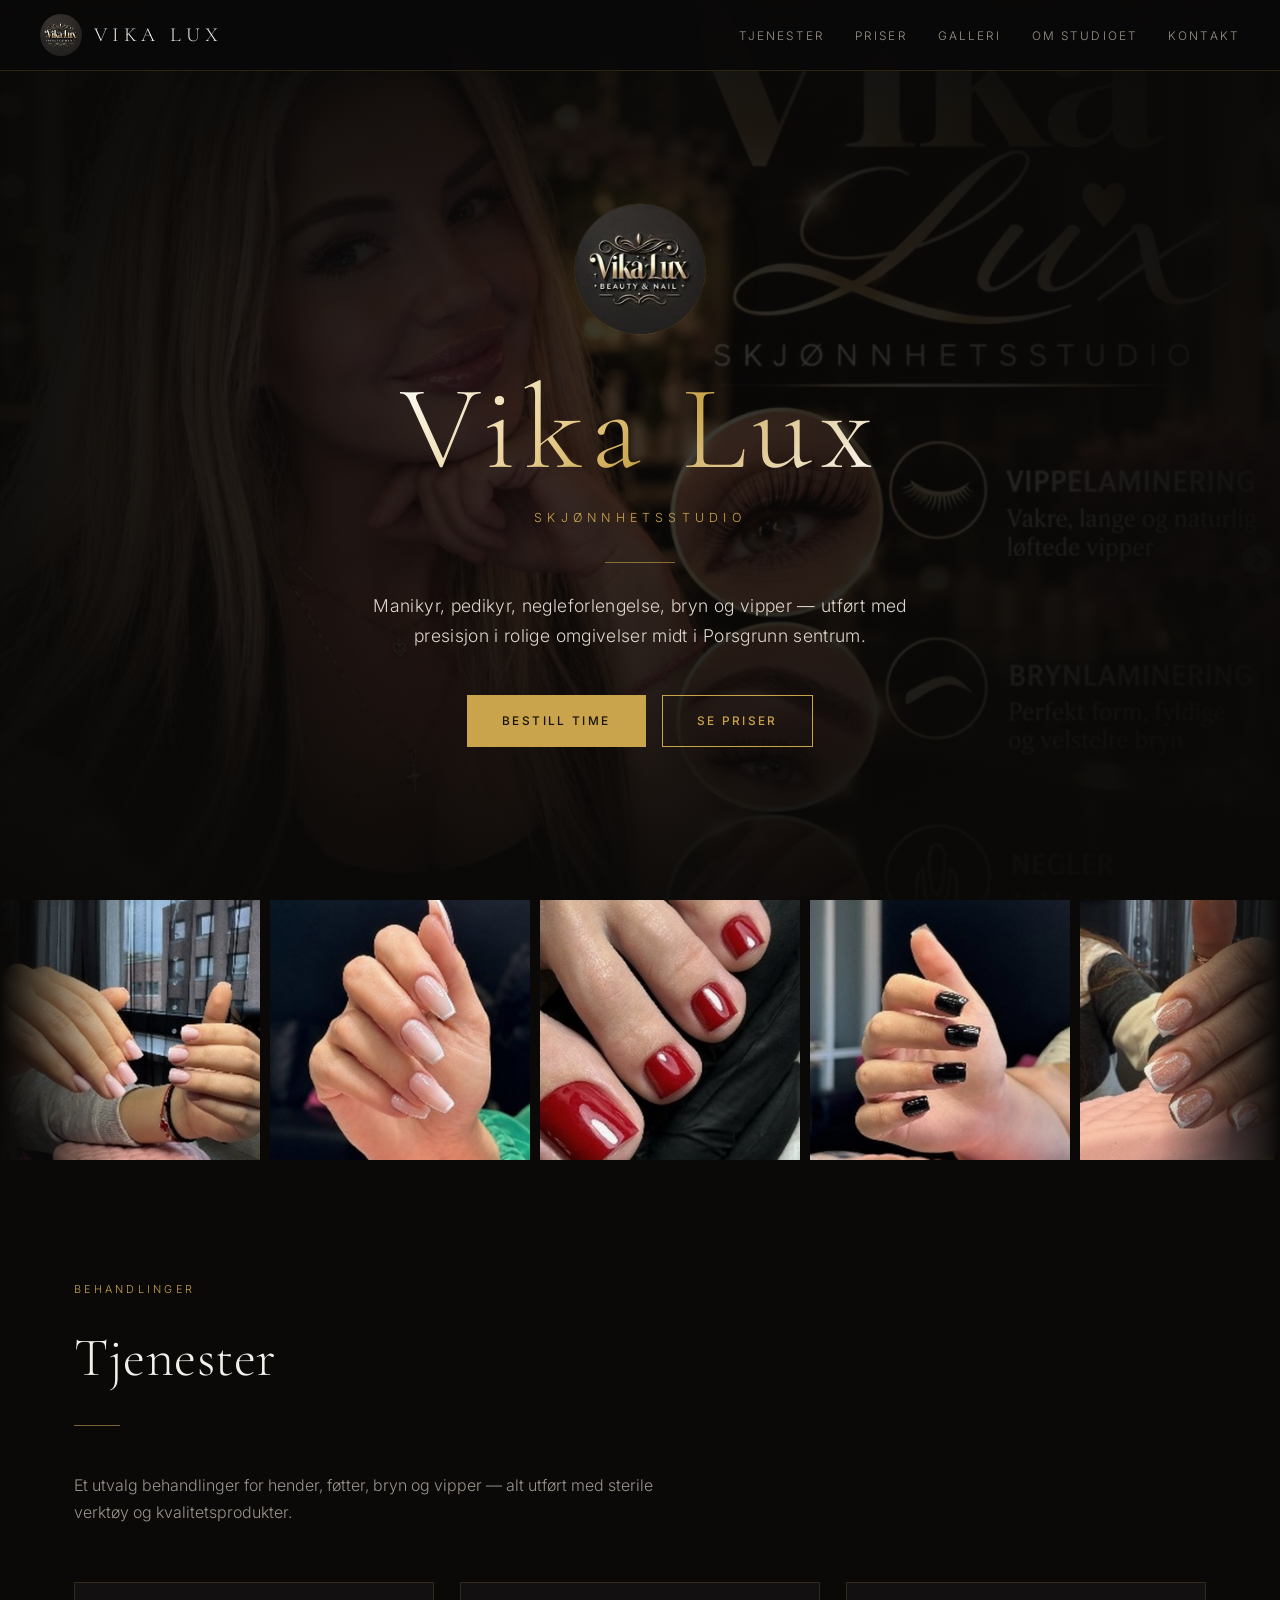
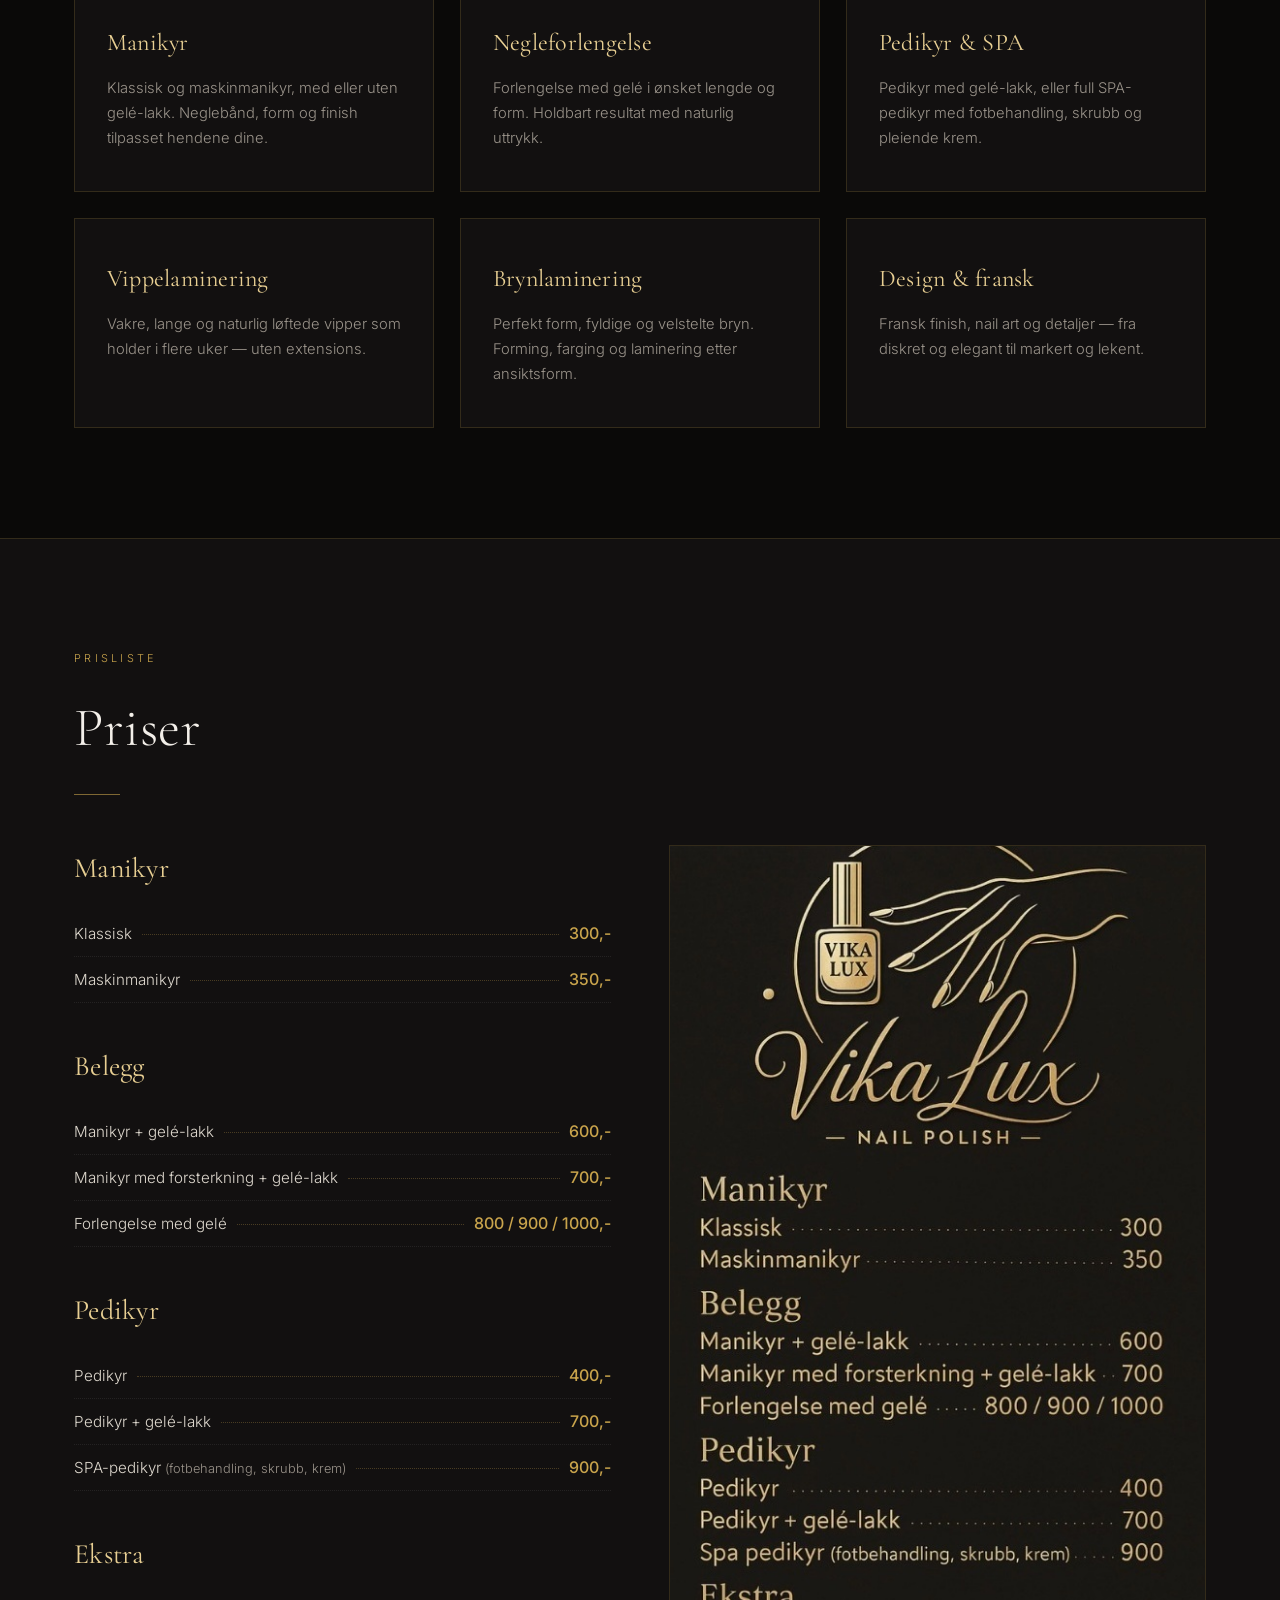
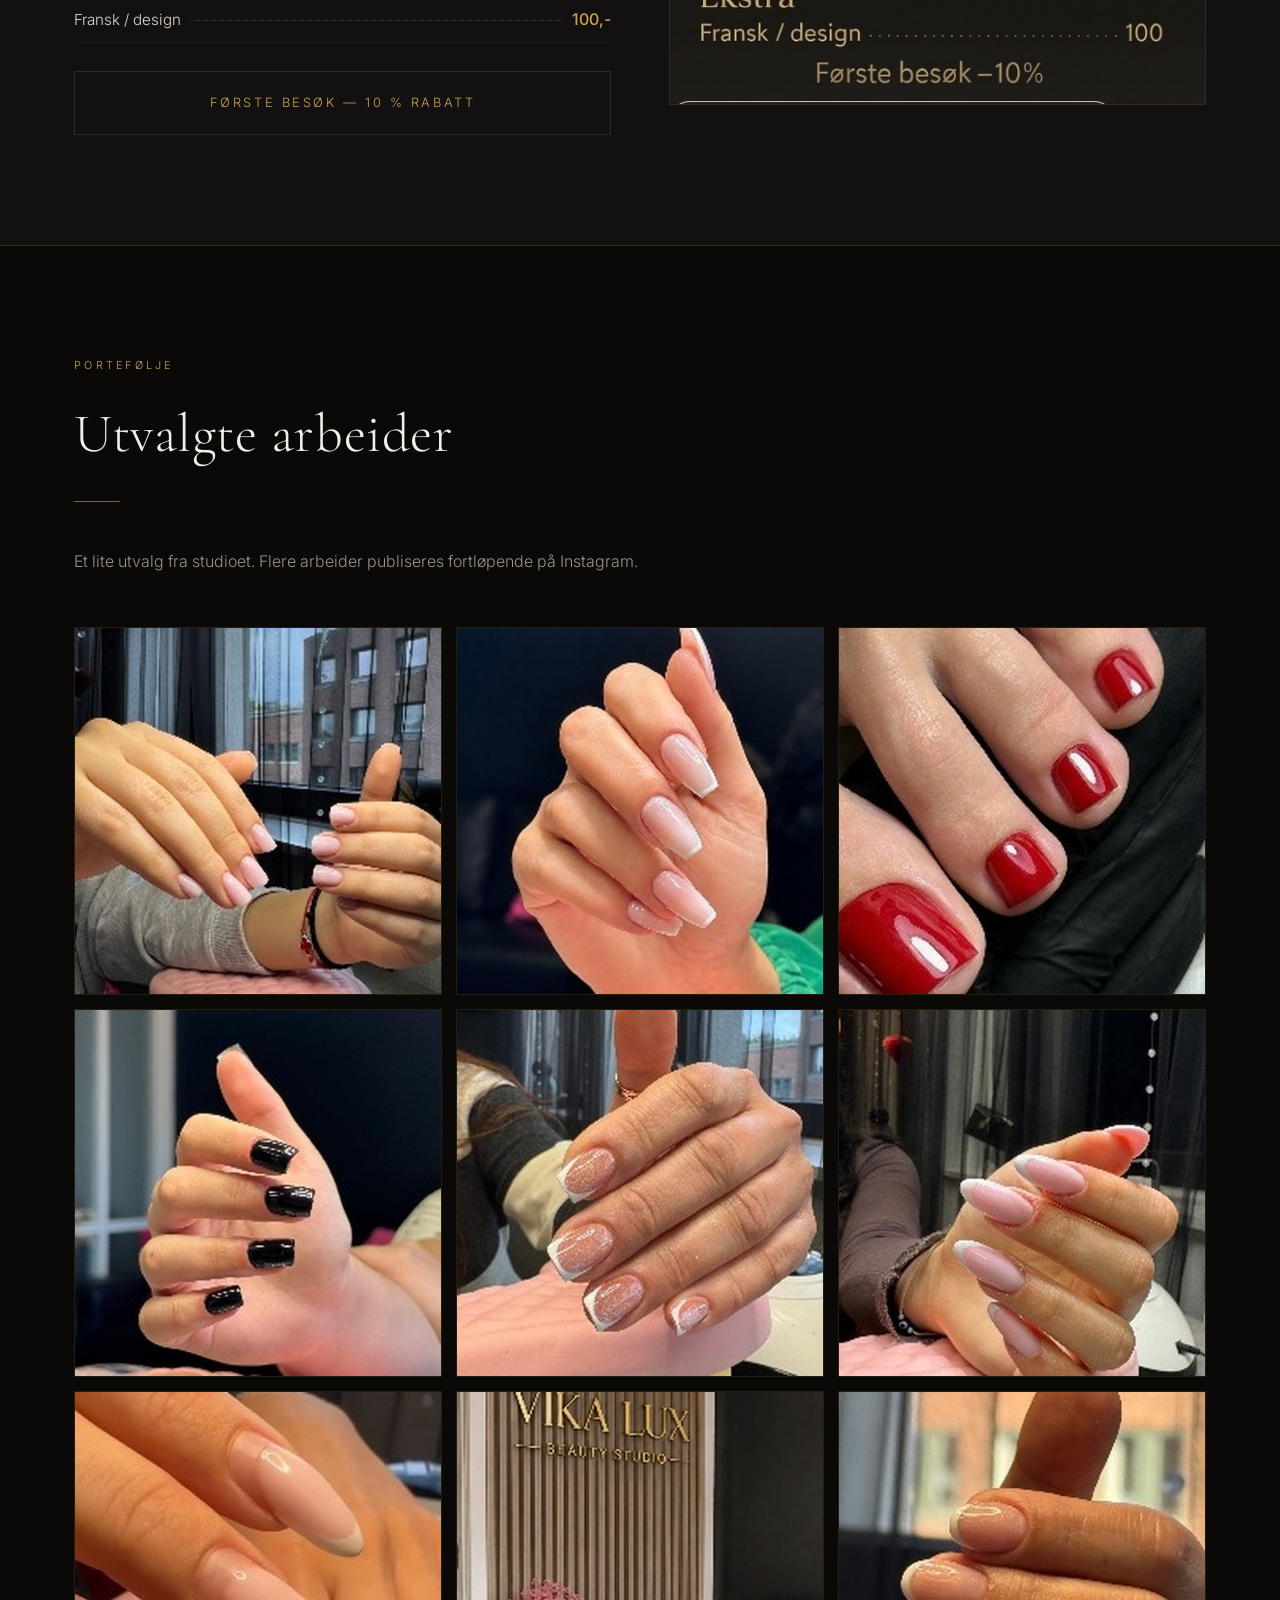
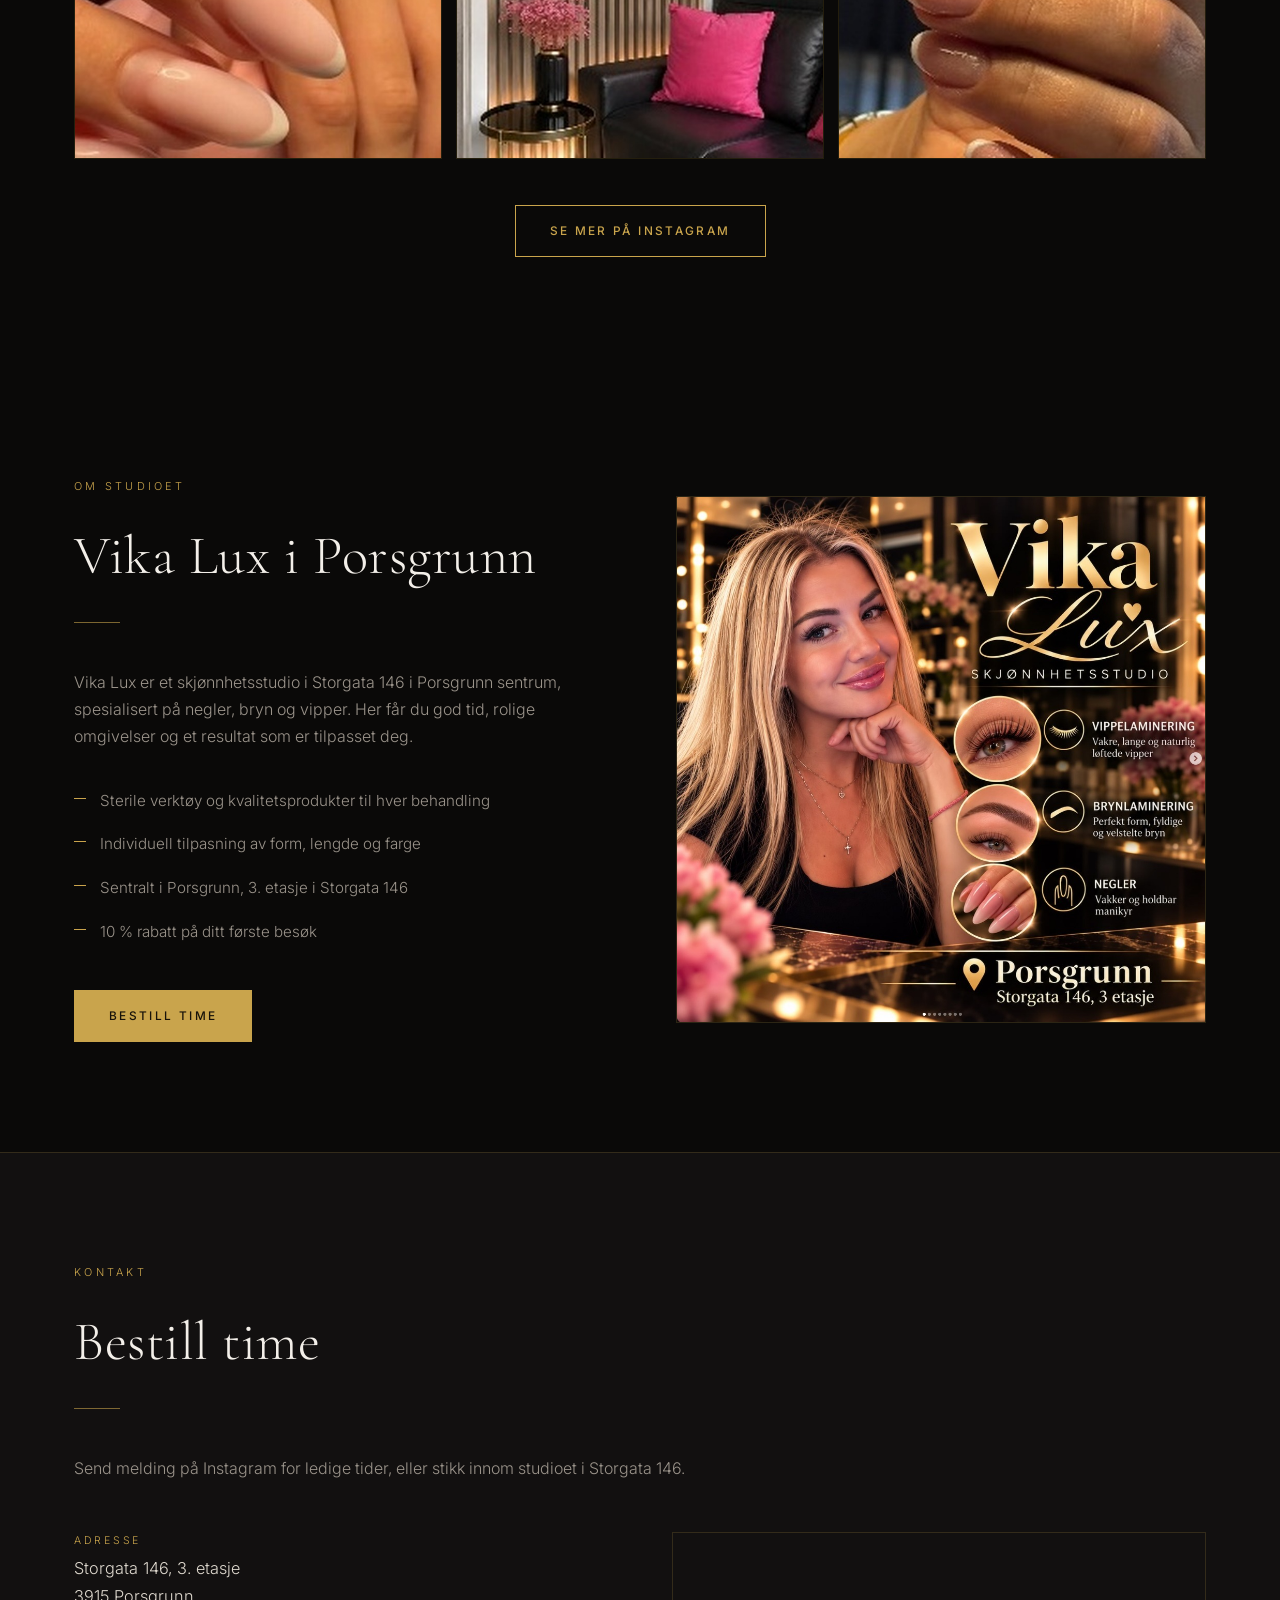
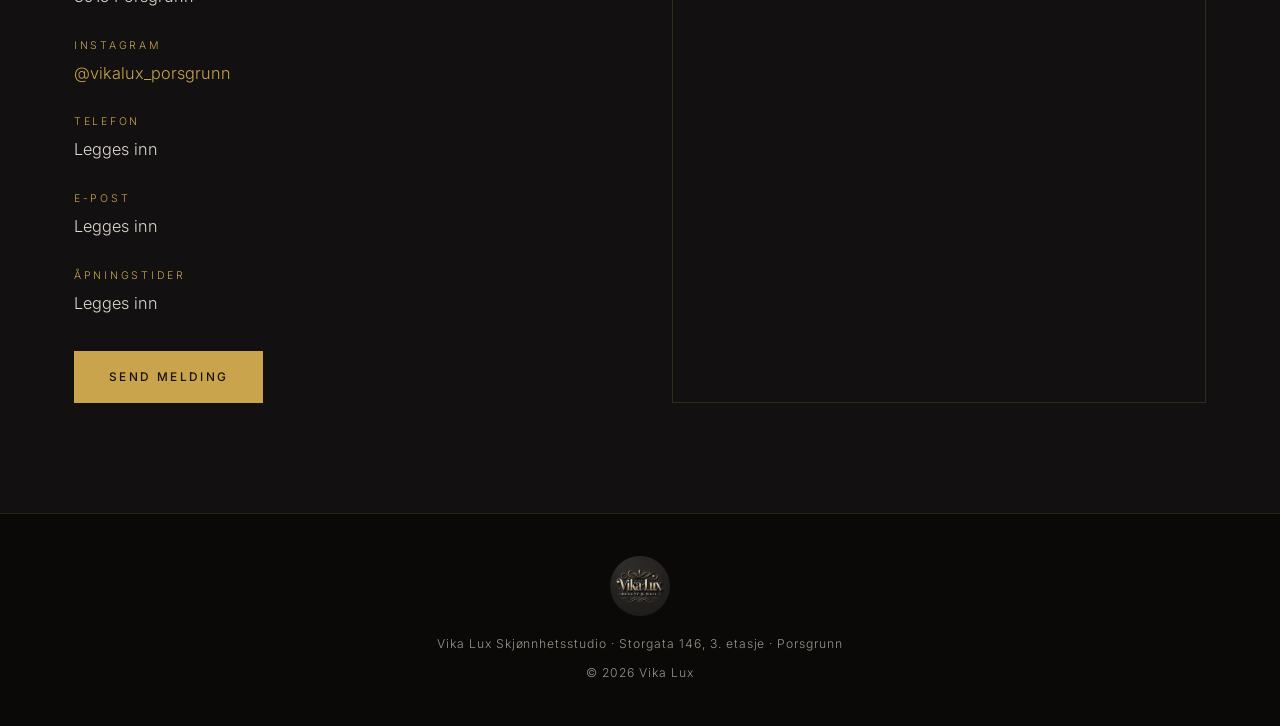
==== index.html @ 5bbf28ee "feat: initial Vika Lux single-page site" ====
<!DOCTYPE html>
<html lang="no">
<head>
<meta charset="UTF-8">
<meta name="viewport" content="width=device-width, initial-scale=1.0">
<title>Vika Lux | Skjønnhetsstudio i Porsgrunn</title>
<meta name="description" content="Vika Lux Skjønnhetsstudio i Porsgrunn — manikyr, pedikyr, SPA-pedikyr, negleforlengelse, bryn og vipper. Storgata 146, 3. etasje.">
<meta property="og:title" content="Vika Lux | Skjønnhetsstudio i Porsgrunn">
<meta property="og:description" content="Manikyr, pedikyr, negleforlengelse, bryn og vipper. Storgata 146, 3. etasje, Porsgrunn.">
<meta property="og:image" content="images/poster.jpg">
<link rel="preconnect" href="https://fonts.googleapis.com">
<link rel="preconnect" href="https://fonts.gstatic.com" crossorigin>
<link href="https://fonts.googleapis.com/css2?family=Cormorant+Garamond:wght@300;400;600&family=Inter:wght@300;400;500;600&display=swap" rel="stylesheet">
<style>
*,*::before,*::after{margin:0;padding:0;box-sizing:border-box}

:root{
  --bg:#0a0908;
  --bg-2:#121010;
  --text:#f3efe9;
  --muted:#9a938a;
  --gold:#c9a44c;
  --gold-light:#e8cf93;
  --line:rgba(201,164,76,0.18);
}

html{scroll-behavior:smooth}
body{
  background:var(--bg);color:var(--text);
  font-family:'Inter',sans-serif;font-weight:300;line-height:1.7;
  overflow-x:hidden;
}
h1,h2,h3{font-family:'Cormorant Garamond',serif;font-weight:400;letter-spacing:.01em}
a{color:var(--gold);text-decoration:none;transition:opacity .3s}
a:hover{opacity:.72}
img{display:block;max-width:100%}
.container{max-width:1180px;margin:0 auto;padding:0 24px}

/* NAV */
nav{
  position:fixed;top:0;left:0;right:0;z-index:100;
  display:flex;justify-content:space-between;align-items:center;
  padding:14px 40px;
  background:rgba(10,9,8,.88);backdrop-filter:blur(14px);-webkit-backdrop-filter:blur(14px);
  border-bottom:1px solid var(--line);
}
.nav-logo{display:flex;align-items:center;gap:12px}
.nav-logo img{height:42px;width:42px;border-radius:50%;object-fit:cover}
.nav-logo span{
  font-family:'Cormorant Garamond',serif;font-size:1.25rem;
  letter-spacing:.24em;text-transform:uppercase;color:var(--text)
}
.nav-links{display:flex;gap:30px;list-style:none}
.nav-links a{
  color:var(--muted);font-size:.74rem;letter-spacing:.18em;
  text-transform:uppercase;transition:color .3s
}
.nav-links a:hover{color:var(--gold);opacity:1}
.nav-toggle{display:none;background:none;border:none;cursor:pointer;padding:6px}
.nav-toggle span{display:block;width:24px;height:1.5px;background:var(--text);margin:5px 0;transition:.3s}

/* HERO */
.hero{
  position:relative;min-height:100vh;
  display:flex;align-items:center;justify-content:center;text-align:center;
  padding:140px 24px 90px;overflow:hidden;
}
.hero-bg{
  position:absolute;inset:0;
  background:url('images/poster.jpg') center 20%/cover no-repeat;
  opacity:.35;filter:saturate(.9)
}
.hero::after{
  content:'';position:absolute;inset:0;
  background:radial-gradient(ellipse at center,rgba(10,9,8,.35) 0%,rgba(10,9,8,.92) 70%,var(--bg) 100%)
}
.hero-inner{position:relative;z-index:2;display:flex;flex-direction:column;align-items:center}
.hero-logo{width:132px;height:132px;border-radius:50%;object-fit:cover;margin-bottom:34px;
  border:1px solid var(--line);box-shadow:0 0 60px rgba(201,164,76,.18)}
.hero-brand{
  font-family:'Cormorant Garamond',serif;font-weight:300;
  font-size:clamp(3.4rem,11vw,7.5rem);line-height:1;letter-spacing:.06em;
  background:linear-gradient(135deg,#fff 0%,var(--gold-light) 35%,var(--gold) 55%,#fff 100%);
  -webkit-background-clip:text;background-clip:text;-webkit-text-fill-color:transparent;
}
.hero-sub{
  margin-top:18px;font-size:.78rem;letter-spacing:.42em;
  text-transform:uppercase;color:var(--gold)
}
.hero-line{width:70px;height:1px;background:var(--gold);margin:34px auto 28px;opacity:.6}
.hero-tag{color:#ddd6cc;font-size:clamp(.95rem,2vw,1.1rem);max-width:540px;letter-spacing:.02em}
.hero-cta{display:flex;gap:16px;flex-wrap:wrap;justify-content:center;margin-top:44px}
.btn{
  display:inline-block;padding:15px 34px;font-size:.74rem;
  letter-spacing:.2em;text-transform:uppercase;font-weight:500;
  border:1px solid var(--gold);transition:.35s
}
.btn-solid{background:var(--gold);color:#17120a}
.btn-solid:hover{background:var(--gold-light);opacity:1}
.btn-line{color:var(--gold);background:transparent}
.btn-line:hover{background:rgba(201,164,76,.1);opacity:1}

/* MARQUEE */
.marquee{padding:0 0 10px;overflow:hidden;position:relative}
.marquee::before,.marquee::after{
  content:'';position:absolute;top:0;bottom:0;width:120px;z-index:2;pointer-events:none
}
.marquee::before{left:0;background:linear-gradient(to right,var(--bg),transparent)}
.marquee::after{right:0;background:linear-gradient(to left,var(--bg),transparent)}
.marquee-track{display:flex;width:max-content;animation:scroll 48s linear infinite}
.marquee-track img{height:260px;width:260px;object-fit:cover;margin-right:10px;flex-shrink:0;
  filter:grayscale(15%);transition:filter .5s}
.marquee-track:hover{animation-play-state:paused}
.marquee-track img:hover{filter:grayscale(0)}
@keyframes scroll{0%{transform:translateX(0)}100%{transform:translateX(-50%)}}

/* SECTIONS */
section{padding:110px 0;position:relative}
.label{font-size:.68rem;letter-spacing:.3em;text-transform:uppercase;color:var(--gold);margin-bottom:14px}
.title{font-size:clamp(2.1rem,4.5vw,3.4rem);margin-bottom:20px;font-weight:300}
.text{color:var(--muted);max-width:620px;font-size:1rem}
.divider{width:46px;height:1px;background:var(--gold);margin:0 0 46px;opacity:.6}
.center{text-align:center}
.center .divider{margin-left:auto;margin-right:auto}

/* SERVICES */
.services{display:grid;grid-template-columns:repeat(3,1fr);gap:26px;margin-top:56px}
.service{
  border:1px solid var(--line);padding:40px 32px;background:var(--bg-2);
  transition:.4s;position:relative;overflow:hidden
}
.service::before{
  content:'';position:absolute;top:0;left:0;width:0;height:1px;
  background:var(--gold);transition:width .5s
}
.service:hover::before{width:100%}
.service:hover{transform:translateY(-6px);border-color:rgba(201,164,76,.4)}
.service h3{font-size:1.5rem;margin-bottom:12px;color:var(--gold-light)}
.service p{color:var(--muted);font-size:.92rem}

/* PRICES */
#priser{background:var(--bg-2);border-top:1px solid var(--line);border-bottom:1px solid var(--line)}
.price-grid{display:grid;grid-template-columns:1fr 1fr;gap:58px;margin-top:50px;align-items:start}
.price-group{margin-bottom:40px}
.price-group h3{font-size:1.75rem;color:var(--gold-light);margin-bottom:18px;font-weight:400}
.price-row{
  display:flex;align-items:baseline;gap:10px;
  padding:9px 0;border-bottom:1px dotted rgba(255,255,255,.08)
}
.price-row .name{color:#ded8ce;font-size:.95rem}
.price-row .name small{color:var(--muted);font-size:.8rem}
.price-row .dots{flex:1;border-bottom:1px dotted rgba(201,164,76,.3);transform:translateY(-4px)}
.price-row .amount{color:var(--gold);font-weight:500;white-space:nowrap;font-size:1rem}
.price-note{
  margin-top:28px;padding:20px 24px;border:1px solid var(--line);
  text-align:center;font-size:.8rem;letter-spacing:.2em;text-transform:uppercase;color:var(--gold)
}
.price-img img{width:100%;border:1px solid var(--line)}

/* GALLERY */
.gallery{display:grid;grid-template-columns:repeat(3,1fr);gap:14px;margin-top:52px}
.gallery figure{overflow:hidden;aspect-ratio:1;border:1px solid var(--line);background:#000}
.gallery img{width:100%;height:100%;object-fit:cover;transition:transform .7s ease}
.gallery figure:hover img{transform:scale(1.08)}

/* ABOUT */
.about{display:grid;grid-template-columns:1fr 1fr;gap:72px;align-items:center}
.about-img{border:1px solid var(--line);overflow:hidden}
.about-img img{width:100%;object-fit:cover}
.about ul{list-style:none;margin-top:28px}
.about li{
  color:var(--muted);padding:9px 0 9px 26px;position:relative;font-size:.95rem
}
.about li::before{content:'';position:absolute;left:0;top:19px;width:12px;height:1px;background:var(--gold)}

/* CONTACT */
#kontakt{background:var(--bg-2);border-top:1px solid var(--line)}
.contact-grid{display:grid;grid-template-columns:1fr 1fr;gap:64px;margin-top:50px}
.info-row{margin-bottom:26px}
.info-row .k{font-size:.66rem;letter-spacing:.26em;text-transform:uppercase;color:var(--gold);margin-bottom:5px}
.info-row .v{color:#ded8ce;font-size:1.02rem}
.map{border:1px solid var(--line);height:100%;min-height:340px}
.map iframe{width:100%;height:100%;min-height:340px;border:0;filter:grayscale(1) invert(.92) contrast(.85)}
.socials{display:flex;gap:14px;margin-top:34px;flex-wrap:wrap}

/* FOOTER */
footer{padding:42px 0;border-top:1px solid var(--line);text-align:center}
footer img{width:60px;height:60px;border-radius:50%;margin:0 auto 18px;object-fit:cover;opacity:.85}
footer p{font-size:.76rem;color:var(--muted);letter-spacing:.08em}

.reveal{opacity:0;transform:translateY(34px);transition:opacity .9s ease,transform .9s ease}
.reveal.in{opacity:1;transform:none}

@media(max-width:900px){
  .services{grid-template-columns:1fr}
  .price-grid,.about,.contact-grid{grid-template-columns:1fr;gap:44px}
  .gallery{grid-template-columns:repeat(2,1fr)}
}
@media(max-width:768px){
  nav{padding:12px 20px}
  .nav-links{display:none}
  .nav-links.open{
    display:flex;flex-direction:column;gap:0;
    position:absolute;top:100%;left:0;right:0;
    background:rgba(10,9,8,.97);border-bottom:1px solid var(--line)
  }
  .nav-links.open li a{display:block;padding:16px 24px;border-top:1px solid rgba(255,255,255,.05)}
  .nav-toggle{display:block}
  section{padding:76px 0}
  .marquee-track img{height:185px;width:185px}
}
</style>
</head>
<body>

<nav>
  <a class="nav-logo" href="#top">
    <img src="images/logo-round.jpg" alt="Vika Lux">
    <span>Vika Lux</span>
  </a>
  <ul class="nav-links" id="navLinks">
    <li><a href="#tjenester">Tjenester</a></li>
    <li><a href="#priser">Priser</a></li>
    <li><a href="#galleri">Galleri</a></li>
    <li><a href="#om">Om studioet</a></li>
    <li><a href="#kontakt">Kontakt</a></li>
  </ul>
  <button class="nav-toggle" id="navToggle" aria-label="Meny"><span></span><span></span><span></span></button>
</nav>

<!-- HERO -->
<header class="hero" id="top">
  <div class="hero-bg"></div>
  <div class="hero-inner">
    <img class="hero-logo" src="images/logo-round.jpg" alt="Vika Lux logo">
    <h1 class="hero-brand">Vika Lux</h1>
    <p class="hero-sub">Skjønnhetsstudio</p>
    <div class="hero-line"></div>
    <p class="hero-tag">Manikyr, pedikyr, negleforlengelse, bryn og vipper — utført med presisjon i rolige omgivelser midt i Porsgrunn sentrum.</p>
    <div class="hero-cta">
      <a class="btn btn-solid" href="#kontakt">Bestill time</a>
      <a class="btn btn-line" href="#priser">Se priser</a>
    </div>
  </div>
</header>

<!-- MARQUEE -->
<div class="marquee">
  <div class="marquee-track">
    <img src="images/r1c1.jpg" alt="Manikyr" loading="lazy">
    <img src="images/r2c6.jpg" alt="Negleforlengelse" loading="lazy">
    <img src="images/r1c4.jpg" alt="Pedikyr" loading="lazy">
    <img src="images/r2c3.jpg" alt="Gelé-lakk" loading="lazy">
    <img src="images/r1c5.jpg" alt="French manikyr" loading="lazy">
    <img src="images/r2c1.jpg" alt="Negler" loading="lazy">
    <img src="images/r2c4.jpg" alt="Naturlige negler" loading="lazy">
    <img src="images/r1c3.jpg" alt="Studioet" loading="lazy">
    <img src="images/r2c2.jpg" alt="Manikyr" loading="lazy">
    <img src="images/r1c1.jpg" alt="" loading="lazy">
    <img src="images/r2c6.jpg" alt="" loading="lazy">
    <img src="images/r1c4.jpg" alt="" loading="lazy">
    <img src="images/r2c3.jpg" alt="" loading="lazy">
    <img src="images/r1c5.jpg" alt="" loading="lazy">
    <img src="images/r2c1.jpg" alt="" loading="lazy">
    <img src="images/r2c4.jpg" alt="" loading="lazy">
    <img src="images/r1c3.jpg" alt="" loading="lazy">
    <img src="images/r2c2.jpg" alt="" loading="lazy">
  </div>
</div>

<!-- TJENESTER -->
<section id="tjenester">
  <div class="container">
    <div class="reveal">
      <p class="label">Behandlinger</p>
      <h2 class="title">Tjenester</h2>
      <div class="divider"></div>
      <p class="text">Et utvalg behandlinger for hender, føtter, bryn og vipper — alt utført med sterile verktøy og kvalitetsprodukter.</p>
    </div>
    <div class="services">
      <article class="service reveal">
        <h3>Manikyr</h3>
        <p>Klassisk og maskinmanikyr, med eller uten gelé-lakk. Neglebånd, form og finish tilpasset hendene dine.</p>
      </article>
      <article class="service reveal">
        <h3>Negleforlengelse</h3>
        <p>Forlengelse med gelé i ønsket lengde og form. Holdbart resultat med naturlig uttrykk.</p>
      </article>
      <article class="service reveal">
        <h3>Pedikyr &amp; SPA</h3>
        <p>Pedikyr med gelé-lakk, eller full SPA-pedikyr med fotbehandling, skrubb og pleiende krem.</p>
      </article>
      <article class="service reveal">
        <h3>Vippelaminering</h3>
        <p>Vakre, lange og naturlig løftede vipper som holder i flere uker — uten extensions.</p>
      </article>
      <article class="service reveal">
        <h3>Brynlaminering</h3>
        <p>Perfekt form, fyldige og velstelte bryn. Forming, farging og laminering etter ansiktsform.</p>
      </article>
      <article class="service reveal">
        <h3>Design &amp; fransk</h3>
        <p>Fransk finish, nail art og detaljer — fra diskret og elegant til markert og lekent.</p>
      </article>
    </div>
  </div>
</section>

<!-- PRISER -->
<section id="priser">
  <div class="container">
    <div class="reveal">
      <p class="label">Prisliste</p>
      <h2 class="title">Priser</h2>
      <div class="divider"></div>
    </div>
    <div class="price-grid">
      <div class="reveal">
        <div class="price-group">
          <h3>Manikyr</h3>
          <div class="price-row"><span class="name">Klassisk</span><span class="dots"></span><span class="amount">300,-</span></div>
          <div class="price-row"><span class="name">Maskinmanikyr</span><span class="dots"></span><span class="amount">350,-</span></div>
        </div>
        <div class="price-group">
          <h3>Belegg</h3>
          <div class="price-row"><span class="name">Manikyr + gelé-lakk</span><span class="dots"></span><span class="amount">600,-</span></div>
          <div class="price-row"><span class="name">Manikyr med forsterkning + gelé-lakk</span><span class="dots"></span><span class="amount">700,-</span></div>
          <div class="price-row"><span class="name">Forlengelse med gelé</span><span class="dots"></span><span class="amount">800 / 900 / 1000,-</span></div>
        </div>
        <div class="price-group">
          <h3>Pedikyr</h3>
          <div class="price-row"><span class="name">Pedikyr</span><span class="dots"></span><span class="amount">400,-</span></div>
          <div class="price-row"><span class="name">Pedikyr + gelé-lakk</span><span class="dots"></span><span class="amount">700,-</span></div>
          <div class="price-row"><span class="name">SPA-pedikyr <small>(fotbehandling, skrubb, krem)</small></span><span class="dots"></span><span class="amount">900,-</span></div>
        </div>
        <div class="price-group" style="margin-bottom:0">
          <h3>Ekstra</h3>
          <div class="price-row"><span class="name">Fransk / design</span><span class="dots"></span><span class="amount">100,-</span></div>
        </div>
        <div class="price-note">Første besøk &mdash; 10 % rabatt</div>
      </div>
      <div class="price-img reveal">
        <img src="images/priser.jpg" alt="Prisliste Vika Lux" loading="lazy">
      </div>
    </div>
  </div>
</section>

<!-- GALLERI -->
<section id="galleri">
  <div class="container">
    <div class="reveal">
      <p class="label">Portefølje</p>
      <h2 class="title">Utvalgte arbeider</h2>
      <div class="divider"></div>
      <p class="text">Et lite utvalg fra studioet. Flere arbeider publiseres fortløpende på Instagram.</p>
    </div>
    <div class="gallery reveal">
      <figure><img src="images/r1c1.jpg" alt="Manikyr med gelé-lakk" loading="lazy"></figure>
      <figure><img src="images/r2c6.jpg" alt="French negleforlengelse" loading="lazy"></figure>
      <figure><img src="images/r1c4.jpg" alt="Rød pedikyr" loading="lazy"></figure>
      <figure><img src="images/r2c3.jpg" alt="Sorte negler med design" loading="lazy"></figure>
      <figure><img src="images/r1c5.jpg" alt="Glitter french" loading="lazy"></figure>
      <figure><img src="images/r2c1.jpg" alt="Naturlig manikyr" loading="lazy"></figure>
      <figure><img src="images/r2c4.jpg" alt="Nude negler" loading="lazy"></figure>
      <figure><img src="images/r1c3.jpg" alt="Interiør i studioet" loading="lazy"></figure>
      <figure><img src="images/r2c2.jpg" alt="Manikyr nærbilde" loading="lazy"></figure>
    </div>
    <div class="center" style="margin-top:46px">
      <a class="btn btn-line" href="https://www.instagram.com/vikalux_porsgrunn/" target="_blank" rel="noopener">Se mer på Instagram</a>
    </div>
  </div>
</section>

<!-- OM -->
<section id="om">
  <div class="container about">
    <div class="reveal">
      <p class="label">Om studioet</p>
      <h2 class="title">Vika Lux i Porsgrunn</h2>
      <div class="divider"></div>
      <p class="text">Vika Lux er et skjønnhetsstudio i Storgata 146 i Porsgrunn sentrum, spesialisert på negler, bryn og vipper. Her får du god tid, rolige omgivelser og et resultat som er tilpasset deg.</p>
      <ul>
        <li>Sterile verktøy og kvalitetsprodukter til hver behandling</li>
        <li>Individuell tilpasning av form, lengde og farge</li>
        <li>Sentralt i Porsgrunn, 3. etasje i Storgata 146</li>
        <li>10 % rabatt på ditt første besøk</li>
      </ul>
      <div class="hero-cta" style="justify-content:flex-start;margin-top:36px">
        <a class="btn btn-solid" href="#kontakt">Bestill time</a>
      </div>
    </div>
    <div class="about-img reveal">
      <img src="images/poster.jpg" alt="Vika Lux skjønnhetsstudio" loading="lazy">
    </div>
  </div>
</section>

<!-- KONTAKT -->
<section id="kontakt">
  <div class="container">
    <div class="reveal">
      <p class="label">Kontakt</p>
      <h2 class="title">Bestill time</h2>
      <div class="divider"></div>
      <p class="text">Send melding på Instagram for ledige tider, eller stikk innom studioet i Storgata 146.</p>
    </div>
    <div class="contact-grid">
      <div class="reveal">
        <div class="info-row">
          <div class="k">Adresse</div>
          <div class="v">Storgata 146, 3. etasje<br>3915 Porsgrunn</div>
        </div>
        <div class="info-row">
          <div class="k">Instagram</div>
          <div class="v"><a href="https://www.instagram.com/vikalux_porsgrunn/" target="_blank" rel="noopener">@vikalux_porsgrunn</a></div>
        </div>
        <div class="info-row">
          <div class="k">Telefon</div>
          <div class="v">Legges inn</div>
        </div>
        <div class="info-row">
          <div class="k">E-post</div>
          <div class="v">Legges inn</div>
        </div>
        <div class="info-row">
          <div class="k">Åpningstider</div>
          <div class="v">Legges inn</div>
        </div>
        <div class="socials">
          <a class="btn btn-solid" href="https://www.instagram.com/vikalux_porsgrunn/" target="_blank" rel="noopener">Send melding</a>
        </div>
      </div>
      <div class="map reveal">
        <iframe
          title="Kart — Storgata 146, Porsgrunn"
          src="https://www.openstreetmap.org/export/embed.html?bbox=9.6500%2C59.1370%2C9.6640%2C59.1440&amp;layer=mapnik&amp;marker=59.1405%2C9.6568"
          loading="lazy" referrerpolicy="no-referrer-when-downgrade"></iframe>
      </div>
    </div>
  </div>
</section>

<footer>
  <div class="container">
    <img src="images/logo-round.jpg" alt="Vika Lux">
    <p>Vika Lux Skjønnhetsstudio &middot; Storgata 146, 3. etasje &middot; Porsgrunn</p>
    <p style="margin-top:8px">&copy; <span id="year"></span> Vika Lux</p>
  </div>
</footer>

<script>
document.getElementById('year').textContent = new Date().getFullYear();

var toggle = document.getElementById('navToggle');
var links  = document.getElementById('navLinks');
toggle.addEventListener('click', function(){ links.classList.toggle('open'); });
links.querySelectorAll('a').forEach(function(a){
  a.addEventListener('click', function(){ links.classList.remove('open'); });
});

var io = new IntersectionObserver(function(entries){
  entries.forEach(function(e){
    if(e.isIntersecting){ e.target.classList.add('in'); io.unobserve(e.target); }
  });
}, { threshold: 0.12 });
document.querySelectorAll('.reveal').forEach(function(el){ io.observe(el); });
</script>
</body>
</html>
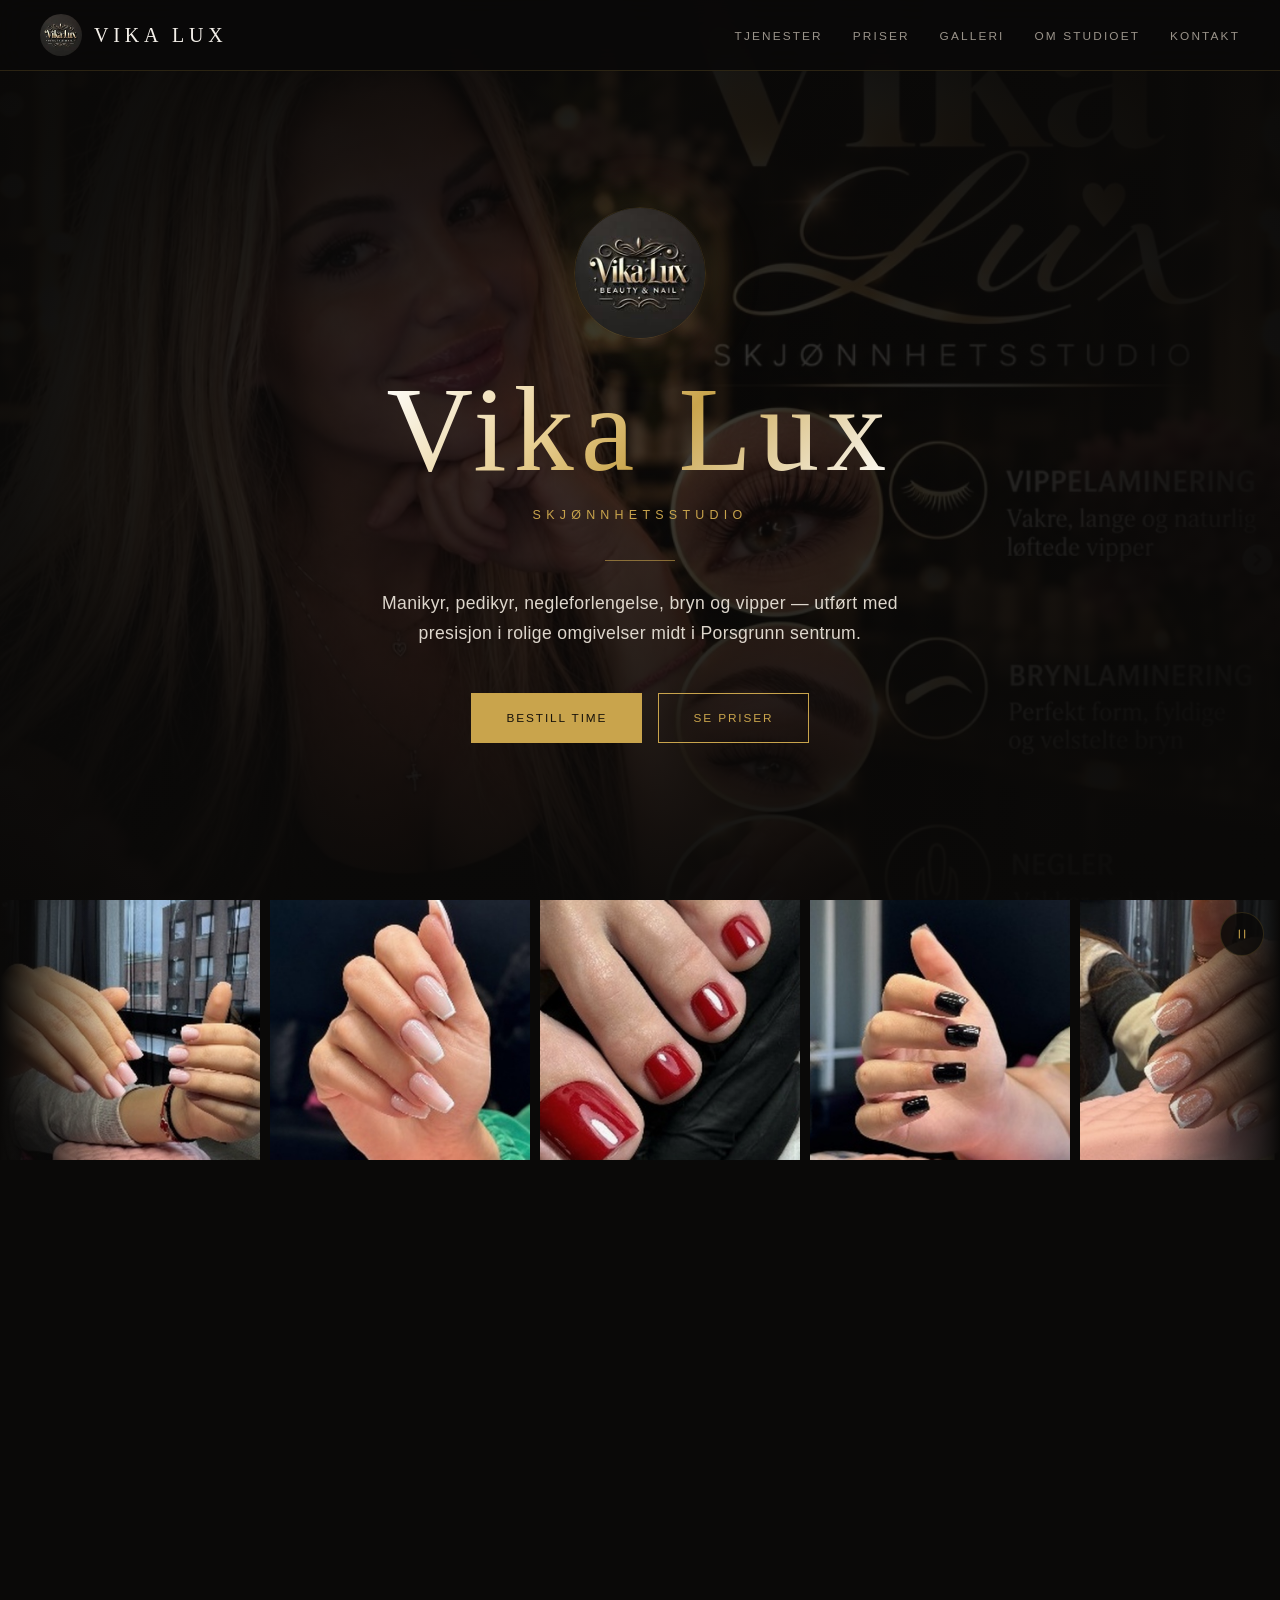
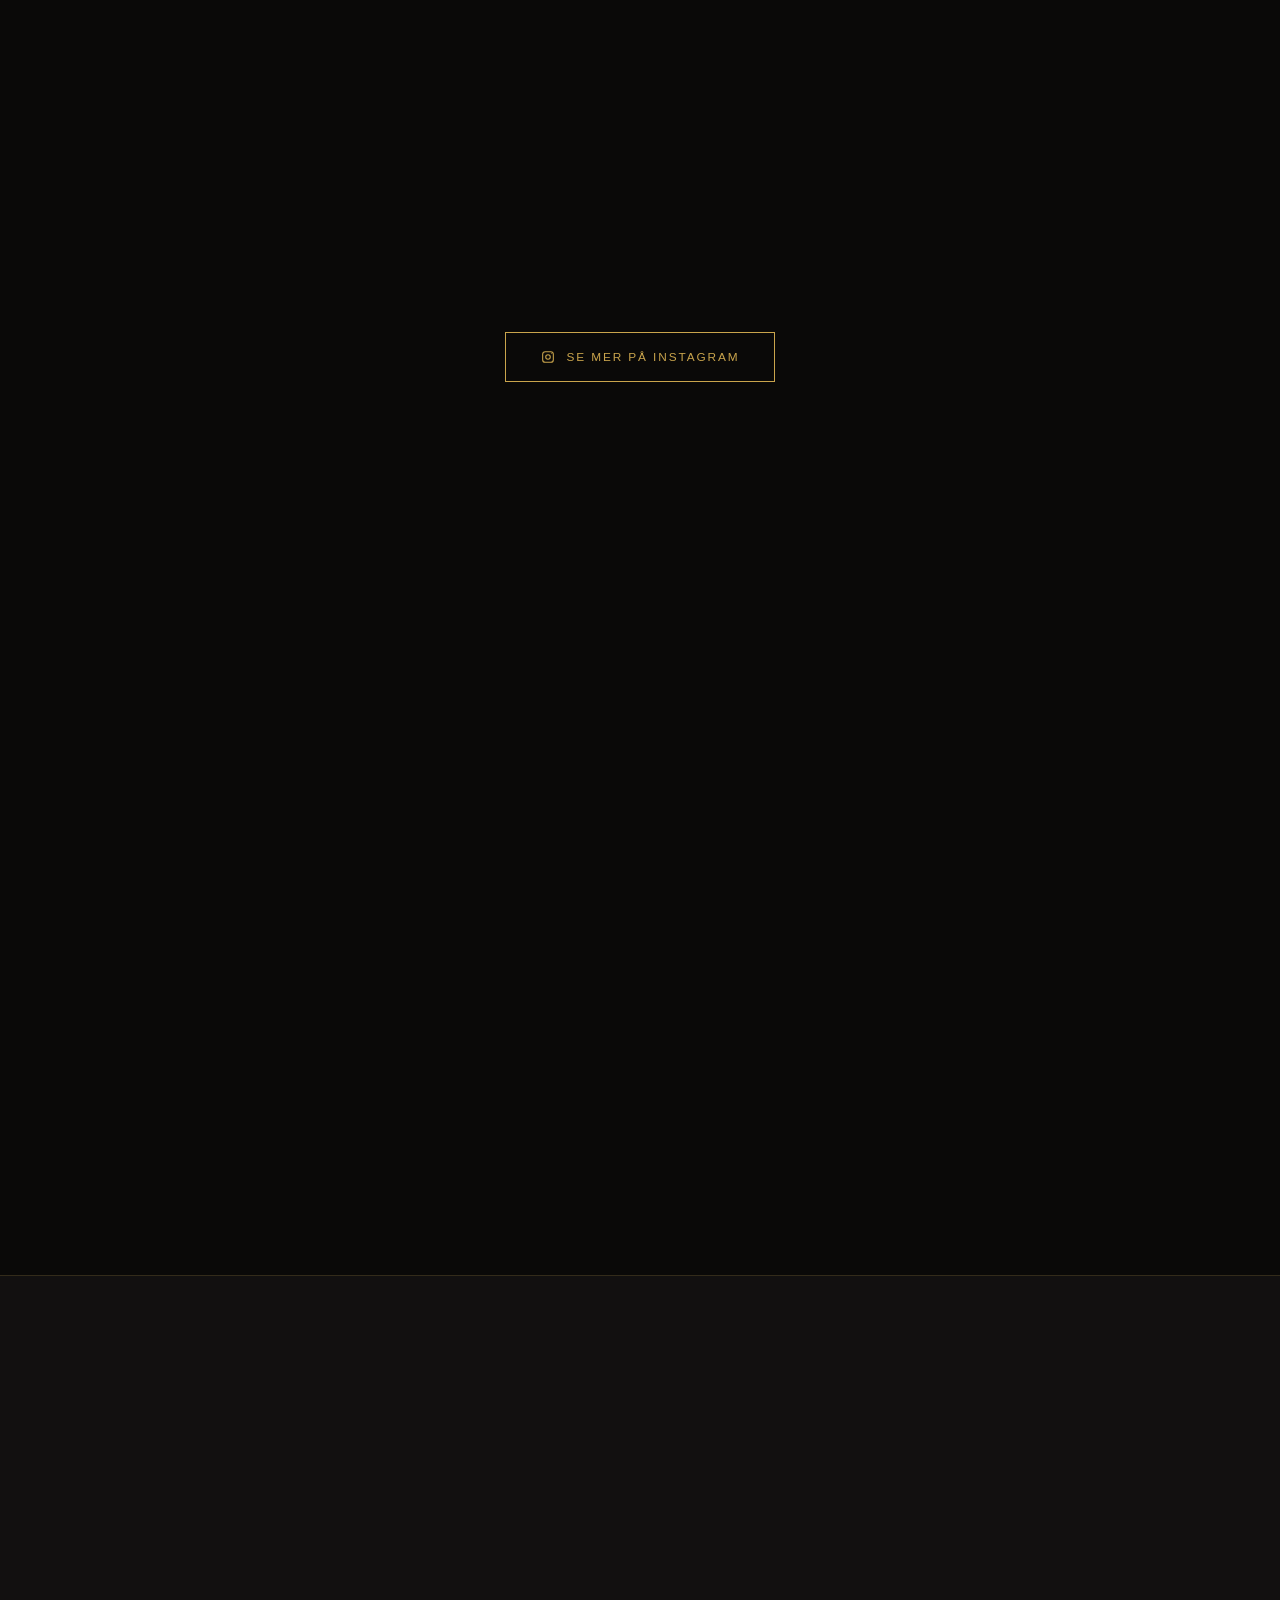
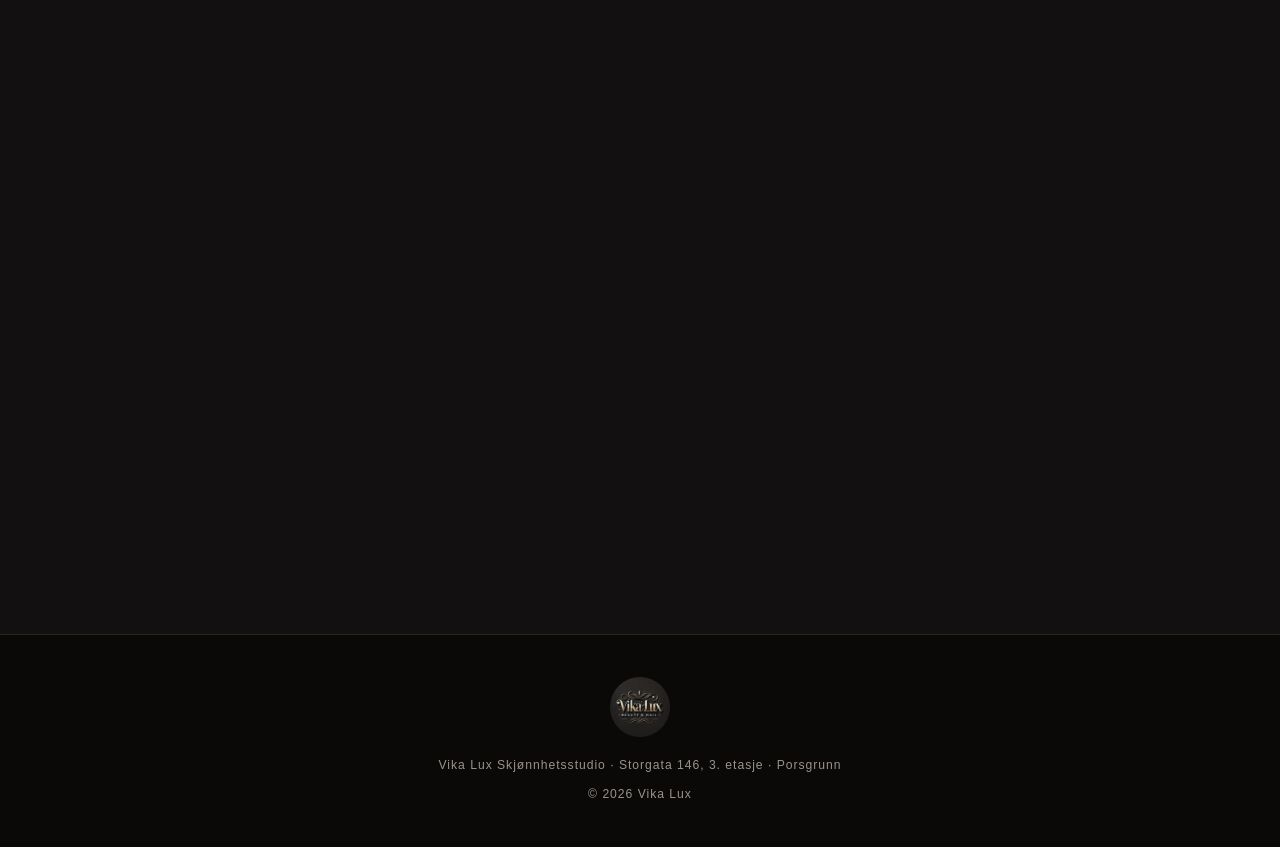
==== commit 168a2c58: "Polish the Vika Lux page without changing the offer Fix the map pin, keep content visible without Ja" ====
--- a/index.html
+++ b/index.html
@@ -1,221 +1,75 @@
 <!DOCTYPE html>
-<html lang="no">
+<html lang="nb">
 <head>
 <meta charset="UTF-8">
 <meta name="viewport" content="width=device-width, initial-scale=1.0">
 <title>Vika Lux | Skjønnhetsstudio i Porsgrunn</title>
 <meta name="description" content="Vika Lux Skjønnhetsstudio i Porsgrunn — manikyr, pedikyr, SPA-pedikyr, negleforlengelse, bryn og vipper. Storgata 146, 3. etasje.">
+<meta name="theme-color" content="#0a0908">
+<meta name="referrer" content="strict-origin-when-cross-origin">
+<meta name="robots" content="index, follow">
+<link rel="canonical" href="https://snakkaz.github.io/vikalux/">
+<meta property="og:type" content="website">
+<meta property="og:locale" content="nb_NO">
+<meta property="og:site_name" content="Vika Lux">
+<meta property="og:url" content="https://snakkaz.github.io/vikalux/">
 <meta property="og:title" content="Vika Lux | Skjønnhetsstudio i Porsgrunn">
 <meta property="og:description" content="Manikyr, pedikyr, negleforlengelse, bryn og vipper. Storgata 146, 3. etasje, Porsgrunn.">
-<meta property="og:image" content="images/poster.jpg">
+<meta property="og:image" content="https://snakkaz.github.io/vikalux/images/poster.jpg">
+<meta property="og:image:width" content="1021">
+<meta property="og:image:height" content="1016">
+<meta property="og:image:alt" content="Vika Lux skjønnhetsstudio">
+<meta name="twitter:card" content="summary_large_image">
+<meta name="twitter:title" content="Vika Lux | Skjønnhetsstudio i Porsgrunn">
+<meta name="twitter:description" content="Manikyr, pedikyr, negleforlengelse, bryn og vipper. Storgata 146, 3. etasje, Porsgrunn.">
+<meta name="twitter:image" content="https://snakkaz.github.io/vikalux/images/poster.jpg">
+<meta name="twitter:image:alt" content="Vika Lux skjønnhetsstudio">
+<meta http-equiv="Content-Security-Policy" content="default-src 'self'; base-uri 'self'; object-src 'none'; form-action 'none'; script-src 'self'; style-src 'self' https://fonts.googleapis.com; font-src https://fonts.gstatic.com; img-src 'self'; frame-src https://www.openstreetmap.org; connect-src 'none'; upgrade-insecure-requests">
+<link rel="icon" href="favicon.svg" type="image/svg+xml">
+<link rel="apple-touch-icon" href="images/logo-round.jpg">
 <link rel="preconnect" href="https://fonts.googleapis.com">
 <link rel="preconnect" href="https://fonts.gstatic.com" crossorigin>
-<link href="https://fonts.googleapis.com/css2?family=Cormorant+Garamond:wght@300;400;600&family=Inter:wght@300;400;500;600&display=swap" rel="stylesheet">
-<style>
-*,*::before,*::after{margin:0;padding:0;box-sizing:border-box}
-
-:root{
-  --bg:#0a0908;
-  --bg-2:#121010;
-  --text:#f3efe9;
-  --muted:#9a938a;
-  --gold:#c9a44c;
-  --gold-light:#e8cf93;
-  --line:rgba(201,164,76,0.18);
+<link href="https://fonts.googleapis.com/css2?family=Cormorant+Garamond:wght@300;400&amp;family=Inter:wght@300;500&amp;display=swap" rel="stylesheet">
+<link rel="stylesheet" href="styles.css">
+<script type="application/ld+json">
+{
+  "@context": "https://schema.org",
+  "@type": "BeautySalon",
+  "name": "Vika Lux",
+  "description": "Vika Lux Skjønnhetsstudio i Porsgrunn — manikyr, pedikyr, SPA-pedikyr, negleforlengelse, bryn og vipper.",
+  "url": "https://snakkaz.github.io/vikalux/",
+  "image": "https://snakkaz.github.io/vikalux/images/poster.jpg",
+  "logo": "https://snakkaz.github.io/vikalux/images/logo-round.jpg",
+  "address": {
+    "@type": "PostalAddress",
+    "streetAddress": "Storgata 146, 3. etasje",
+    "postalCode": "3915",
+    "addressLocality": "Porsgrunn",
+    "addressCountry": "NO"
+  },
+  "geo": {
+    "@type": "GeoCoordinates",
+    "latitude": 59.140453,
+    "longitude": 9.654065
+  },
+  "hasMap": "https://www.openstreetmap.org/?mlat=59.140453&mlon=9.654065#map=18/59.140453/9.654065",
+  "sameAs": ["https://www.instagram.com/vikalux_porsgrunn/"],
+  "priceRange": "300–1000 NOK",
+  "currenciesAccepted": "NOK",
+  "areaServed": "Porsgrunn",
+  "inLanguage": "nb"
 }
-
-html{scroll-behavior:smooth}
-body{
-  background:var(--bg);color:var(--text);
-  font-family:'Inter',sans-serif;font-weight:300;line-height:1.7;
-  overflow-x:hidden;
-}
-h1,h2,h3{font-family:'Cormorant Garamond',serif;font-weight:400;letter-spacing:.01em}
-a{color:var(--gold);text-decoration:none;transition:opacity .3s}
-a:hover{opacity:.72}
-img{display:block;max-width:100%}
-.container{max-width:1180px;margin:0 auto;padding:0 24px}
-
-/* NAV */
-nav{
-  position:fixed;top:0;left:0;right:0;z-index:100;
-  display:flex;justify-content:space-between;align-items:center;
-  padding:14px 40px;
-  background:rgba(10,9,8,.88);backdrop-filter:blur(14px);-webkit-backdrop-filter:blur(14px);
-  border-bottom:1px solid var(--line);
-}
-.nav-logo{display:flex;align-items:center;gap:12px}
-.nav-logo img{height:42px;width:42px;border-radius:50%;object-fit:cover}
-.nav-logo span{
-  font-family:'Cormorant Garamond',serif;font-size:1.25rem;
-  letter-spacing:.24em;text-transform:uppercase;color:var(--text)
-}
-.nav-links{display:flex;gap:30px;list-style:none}
-.nav-links a{
-  color:var(--muted);font-size:.74rem;letter-spacing:.18em;
-  text-transform:uppercase;transition:color .3s
-}
-.nav-links a:hover{color:var(--gold);opacity:1}
-.nav-toggle{display:none;background:none;border:none;cursor:pointer;padding:6px}
-.nav-toggle span{display:block;width:24px;height:1.5px;background:var(--text);margin:5px 0;transition:.3s}
-
-/* HERO */
-.hero{
-  position:relative;min-height:100vh;
-  display:flex;align-items:center;justify-content:center;text-align:center;
-  padding:140px 24px 90px;overflow:hidden;
-}
-.hero-bg{
-  position:absolute;inset:0;
-  background:url('images/poster.jpg') center 20%/cover no-repeat;
-  opacity:.35;filter:saturate(.9)
-}
-.hero::after{
-  content:'';position:absolute;inset:0;
-  background:radial-gradient(ellipse at center,rgba(10,9,8,.35) 0%,rgba(10,9,8,.92) 70%,var(--bg) 100%)
-}
-.hero-inner{position:relative;z-index:2;display:flex;flex-direction:column;align-items:center}
-.hero-logo{width:132px;height:132px;border-radius:50%;object-fit:cover;margin-bottom:34px;
-  border:1px solid var(--line);box-shadow:0 0 60px rgba(201,164,76,.18)}
-.hero-brand{
-  font-family:'Cormorant Garamond',serif;font-weight:300;
-  font-size:clamp(3.4rem,11vw,7.5rem);line-height:1;letter-spacing:.06em;
-  background:linear-gradient(135deg,#fff 0%,var(--gold-light) 35%,var(--gold) 55%,#fff 100%);
-  -webkit-background-clip:text;background-clip:text;-webkit-text-fill-color:transparent;
-}
-.hero-sub{
-  margin-top:18px;font-size:.78rem;letter-spacing:.42em;
-  text-transform:uppercase;color:var(--gold)
-}
-.hero-line{width:70px;height:1px;background:var(--gold);margin:34px auto 28px;opacity:.6}
-.hero-tag{color:#ddd6cc;font-size:clamp(.95rem,2vw,1.1rem);max-width:540px;letter-spacing:.02em}
-.hero-cta{display:flex;gap:16px;flex-wrap:wrap;justify-content:center;margin-top:44px}
-.btn{
-  display:inline-block;padding:15px 34px;font-size:.74rem;
-  letter-spacing:.2em;text-transform:uppercase;font-weight:500;
-  border:1px solid var(--gold);transition:.35s
-}
-.btn-solid{background:var(--gold);color:#17120a}
-.btn-solid:hover{background:var(--gold-light);opacity:1}
-.btn-line{color:var(--gold);background:transparent}
-.btn-line:hover{background:rgba(201,164,76,.1);opacity:1}
-
-/* MARQUEE */
-.marquee{padding:0 0 10px;overflow:hidden;position:relative}
-.marquee::before,.marquee::after{
-  content:'';position:absolute;top:0;bottom:0;width:120px;z-index:2;pointer-events:none
-}
-.marquee::before{left:0;background:linear-gradient(to right,var(--bg),transparent)}
-.marquee::after{right:0;background:linear-gradient(to left,var(--bg),transparent)}
-.marquee-track{display:flex;width:max-content;animation:scroll 48s linear infinite}
-.marquee-track img{height:260px;width:260px;object-fit:cover;margin-right:10px;flex-shrink:0;
-  filter:grayscale(15%);transition:filter .5s}
-.marquee-track:hover{animation-play-state:paused}
-.marquee-track img:hover{filter:grayscale(0)}
-@keyframes scroll{0%{transform:translateX(0)}100%{transform:translateX(-50%)}}
-
-/* SECTIONS */
-section{padding:110px 0;position:relative}
-.label{font-size:.68rem;letter-spacing:.3em;text-transform:uppercase;color:var(--gold);margin-bottom:14px}
-.title{font-size:clamp(2.1rem,4.5vw,3.4rem);margin-bottom:20px;font-weight:300}
-.text{color:var(--muted);max-width:620px;font-size:1rem}
-.divider{width:46px;height:1px;background:var(--gold);margin:0 0 46px;opacity:.6}
-.center{text-align:center}
-.center .divider{margin-left:auto;margin-right:auto}
-
-/* SERVICES */
-.services{display:grid;grid-template-columns:repeat(3,1fr);gap:26px;margin-top:56px}
-.service{
-  border:1px solid var(--line);padding:40px 32px;background:var(--bg-2);
-  transition:.4s;position:relative;overflow:hidden
-}
-.service::before{
-  content:'';position:absolute;top:0;left:0;width:0;height:1px;
-  background:var(--gold);transition:width .5s
-}
-.service:hover::before{width:100%}
-.service:hover{transform:translateY(-6px);border-color:rgba(201,164,76,.4)}
-.service h3{font-size:1.5rem;margin-bottom:12px;color:var(--gold-light)}
-.service p{color:var(--muted);font-size:.92rem}
-
-/* PRICES */
-#priser{background:var(--bg-2);border-top:1px solid var(--line);border-bottom:1px solid var(--line)}
-.price-grid{display:grid;grid-template-columns:1fr 1fr;gap:58px;margin-top:50px;align-items:start}
-.price-group{margin-bottom:40px}
-.price-group h3{font-size:1.75rem;color:var(--gold-light);margin-bottom:18px;font-weight:400}
-.price-row{
-  display:flex;align-items:baseline;gap:10px;
-  padding:9px 0;border-bottom:1px dotted rgba(255,255,255,.08)
-}
-.price-row .name{color:#ded8ce;font-size:.95rem}
-.price-row .name small{color:var(--muted);font-size:.8rem}
-.price-row .dots{flex:1;border-bottom:1px dotted rgba(201,164,76,.3);transform:translateY(-4px)}
-.price-row .amount{color:var(--gold);font-weight:500;white-space:nowrap;font-size:1rem}
-.price-note{
-  margin-top:28px;padding:20px 24px;border:1px solid var(--line);
-  text-align:center;font-size:.8rem;letter-spacing:.2em;text-transform:uppercase;color:var(--gold)
-}
-.price-img img{width:100%;border:1px solid var(--line)}
-
-/* GALLERY */
-.gallery{display:grid;grid-template-columns:repeat(3,1fr);gap:14px;margin-top:52px}
-.gallery figure{overflow:hidden;aspect-ratio:1;border:1px solid var(--line);background:#000}
-.gallery img{width:100%;height:100%;object-fit:cover;transition:transform .7s ease}
-.gallery figure:hover img{transform:scale(1.08)}
-
-/* ABOUT */
-.about{display:grid;grid-template-columns:1fr 1fr;gap:72px;align-items:center}
-.about-img{border:1px solid var(--line);overflow:hidden}
-.about-img img{width:100%;object-fit:cover}
-.about ul{list-style:none;margin-top:28px}
-.about li{
-  color:var(--muted);padding:9px 0 9px 26px;position:relative;font-size:.95rem
-}
-.about li::before{content:'';position:absolute;left:0;top:19px;width:12px;height:1px;background:var(--gold)}
-
-/* CONTACT */
-#kontakt{background:var(--bg-2);border-top:1px solid var(--line)}
-.contact-grid{display:grid;grid-template-columns:1fr 1fr;gap:64px;margin-top:50px}
-.info-row{margin-bottom:26px}
-.info-row .k{font-size:.66rem;letter-spacing:.26em;text-transform:uppercase;color:var(--gold);margin-bottom:5px}
-.info-row .v{color:#ded8ce;font-size:1.02rem}
-.map{border:1px solid var(--line);height:100%;min-height:340px}
-.map iframe{width:100%;height:100%;min-height:340px;border:0;filter:grayscale(1) invert(.92) contrast(.85)}
-.socials{display:flex;gap:14px;margin-top:34px;flex-wrap:wrap}
-
-/* FOOTER */
-footer{padding:42px 0;border-top:1px solid var(--line);text-align:center}
-footer img{width:60px;height:60px;border-radius:50%;margin:0 auto 18px;object-fit:cover;opacity:.85}
-footer p{font-size:.76rem;color:var(--muted);letter-spacing:.08em}
-
-.reveal{opacity:0;transform:translateY(34px);transition:opacity .9s ease,transform .9s ease}
-.reveal.in{opacity:1;transform:none}
-
-@media(max-width:900px){
-  .services{grid-template-columns:1fr}
-  .price-grid,.about,.contact-grid{grid-template-columns:1fr;gap:44px}
-  .gallery{grid-template-columns:repeat(2,1fr)}
-}
-@media(max-width:768px){
-  nav{padding:12px 20px}
-  .nav-links{display:none}
-  .nav-links.open{
-    display:flex;flex-direction:column;gap:0;
-    position:absolute;top:100%;left:0;right:0;
-    background:rgba(10,9,8,.97);border-bottom:1px solid var(--line)
-  }
-  .nav-links.open li a{display:block;padding:16px 24px;border-top:1px solid rgba(255,255,255,.05)}
-  .nav-toggle{display:block}
-  section{padding:76px 0}
-  .marquee-track img{height:185px;width:185px}
-}
-</style>
+</script>
+<script src="script.js" defer></script>
 </head>
 <body>
 
-<nav>
+<a class="skip-link" href="#hovedinnhold">Hopp til innhold</a>
+
+<nav aria-label="Hovedmeny">
+  <button class="nav-backdrop" id="navBackdrop" type="button" tabindex="-1" aria-label="Lukk meny"></button>
   <a class="nav-logo" href="#top">
-    <img src="images/logo-round.jpg" alt="Vika Lux">
+    <img src="images/logo-round.jpg" alt="" width="150" height="150">
     <span>Vika Lux</span>
   </a>
   <ul class="nav-links" id="navLinks">
@@ -225,50 +79,68 @@
     <li><a href="#om">Om studioet</a></li>
     <li><a href="#kontakt">Kontakt</a></li>
   </ul>
-  <button class="nav-toggle" id="navToggle" aria-label="Meny"><span></span><span></span><span></span></button>
+  <button class="nav-toggle" id="navToggle" type="button" aria-expanded="false" aria-controls="navLinks" aria-label="Åpne meny">
+    <svg class="icon-menu" viewBox="0 0 24 24" aria-hidden="true" fill="none" stroke="currentColor" stroke-width="1.6" stroke-linecap="round">
+      <path d="M4 7h16M4 12h16M4 17h16"/>
+    </svg>
+    <svg class="icon-close" viewBox="0 0 24 24" aria-hidden="true" fill="none" stroke="currentColor" stroke-width="1.6" stroke-linecap="round">
+      <path d="M6 6l12 12M18 6L6 18"/>
+    </svg>
+  </button>
 </nav>
 
-<!-- HERO -->
 <header class="hero" id="top">
   <div class="hero-bg"></div>
   <div class="hero-inner">
-    <img class="hero-logo" src="images/logo-round.jpg" alt="Vika Lux logo">
+    <img class="hero-logo" src="images/logo-round.jpg" alt="" width="150" height="150" fetchpriority="high">
     <h1 class="hero-brand">Vika Lux</h1>
     <p class="hero-sub">Skjønnhetsstudio</p>
     <div class="hero-line"></div>
     <p class="hero-tag">Manikyr, pedikyr, negleforlengelse, bryn og vipper — utført med presisjon i rolige omgivelser midt i Porsgrunn sentrum.</p>
-    <div class="hero-cta">
+    <div class="cta-row">
       <a class="btn btn-solid" href="#kontakt">Bestill time</a>
       <a class="btn btn-line" href="#priser">Se priser</a>
     </div>
   </div>
 </header>
 
-<!-- MARQUEE -->
-<div class="marquee">
-  <div class="marquee-track">
-    <img src="images/r1c1.jpg" alt="Manikyr" loading="lazy">
-    <img src="images/r2c6.jpg" alt="Negleforlengelse" loading="lazy">
-    <img src="images/r1c4.jpg" alt="Pedikyr" loading="lazy">
-    <img src="images/r2c3.jpg" alt="Gelé-lakk" loading="lazy">
-    <img src="images/r1c5.jpg" alt="French manikyr" loading="lazy">
-    <img src="images/r2c1.jpg" alt="Negler" loading="lazy">
-    <img src="images/r2c4.jpg" alt="Naturlige negler" loading="lazy">
-    <img src="images/r1c3.jpg" alt="Studioet" loading="lazy">
-    <img src="images/r2c2.jpg" alt="Manikyr" loading="lazy">
-    <img src="images/r1c1.jpg" alt="" loading="lazy">
-    <img src="images/r2c6.jpg" alt="" loading="lazy">
-    <img src="images/r1c4.jpg" alt="" loading="lazy">
-    <img src="images/r2c3.jpg" alt="" loading="lazy">
-    <img src="images/r1c5.jpg" alt="" loading="lazy">
-    <img src="images/r2c1.jpg" alt="" loading="lazy">
-    <img src="images/r2c4.jpg" alt="" loading="lazy">
-    <img src="images/r1c3.jpg" alt="" loading="lazy">
-    <img src="images/r2c2.jpg" alt="" loading="lazy">
+<main id="hovedinnhold" tabindex="-1">
+
+<div class="marquee" role="region" aria-label="Bildefremvisning">
+  <button class="marquee-control" id="marqueeToggle" type="button" aria-pressed="false" aria-label="Pause bildeløpet">
+    <svg class="icon-pause" viewBox="0 0 24 24" aria-hidden="true" fill="none" stroke="currentColor" stroke-width="1.6" stroke-linecap="round">
+      <path d="M8 6v12M16 6v12"/>
+    </svg>
+    <svg class="icon-play" viewBox="0 0 24 24" aria-hidden="true" fill="none" stroke="currentColor" stroke-width="1.6" stroke-linejoin="round">
+      <path d="M8 6l10 6-10 6V6z"/>
+    </svg>
+  </button>
+  <div class="marquee-track" id="marqueeTrack">
+    <div class="marquee-set">
+      <img src="images/r1c1.jpg" alt="Manikyr" width="600" height="600">
+      <img src="images/r2c6.jpg" alt="Negleforlengelse" width="600" height="600">
+      <img src="images/r1c4.jpg" alt="Pedikyr" width="600" height="600">
+      <img src="images/r2c3.jpg" alt="Gelé-lakk" width="600" height="600">
+      <img src="images/r1c5.jpg" alt="French manikyr" width="600" height="600">
+      <img src="images/r2c1.jpg" alt="Negler" width="600" height="600">
+      <img src="images/r2c4.jpg" alt="Naturlige negler" width="600" height="600">
+      <img src="images/r1c3.jpg" alt="Mørkerød manikyr" width="600" height="600">
+      <img src="images/r2c2.jpg" alt="Manikyr" width="600" height="600">
+    </div>
+    <div class="marquee-set" aria-hidden="true">
+      <img src="images/r1c1.jpg" alt="" width="600" height="600">
+      <img src="images/r2c6.jpg" alt="" width="600" height="600">
+      <img src="images/r1c4.jpg" alt="" width="600" height="600">
+      <img src="images/r2c3.jpg" alt="" width="600" height="600">
+      <img src="images/r1c5.jpg" alt="" width="600" height="600">
+      <img src="images/r2c1.jpg" alt="" width="600" height="600">
+      <img src="images/r2c4.jpg" alt="" width="600" height="600">
+      <img src="images/r1c3.jpg" alt="" width="600" height="600">
+      <img src="images/r2c2.jpg" alt="" width="600" height="600">
+    </div>
   </div>
 </div>
 
-<!-- TJENESTER -->
 <section id="tjenester">
   <div class="container">
     <div class="reveal">
@@ -279,26 +151,65 @@
     </div>
     <div class="services">
       <article class="service reveal">
+        <div class="service-icon" aria-hidden="true">
+          <svg viewBox="0 0 24 24" fill="none" stroke="currentColor" stroke-width="1.5" stroke-linecap="round" stroke-linejoin="round">
+            <path d="M9 10.2C9 7.8 10.3 6 12 6s3 1.8 3 4.2V16c0 2.2-1.3 3.5-3 3.5S9 18.2 9 16V10.2z"/>
+            <path d="M9 14h6"/>
+          </svg>
+        </div>
         <h3>Manikyr</h3>
         <p>Klassisk og maskinmanikyr, med eller uten gelé-lakk. Neglebånd, form og finish tilpasset hendene dine.</p>
       </article>
       <article class="service reveal">
+        <div class="service-icon" aria-hidden="true">
+          <svg viewBox="0 0 24 24" fill="none" stroke="currentColor" stroke-width="1.5" stroke-linecap="round" stroke-linejoin="round">
+            <path d="M9.5 11C9.5 7.4 10.6 5 12 5s2.5 2.4 2.5 6V17c0 2-1.1 3.2-2.5 3.2S9.5 19 9.5 17V11z"/>
+            <path d="M9.5 13.5h5"/>
+            <path d="M6.5 8.2h2M15.5 8.2h2"/>
+          </svg>
+        </div>
         <h3>Negleforlengelse</h3>
         <p>Forlengelse med gelé i ønsket lengde og form. Holdbart resultat med naturlig uttrykk.</p>
       </article>
       <article class="service reveal">
+        <div class="service-icon" aria-hidden="true">
+          <svg viewBox="0 0 24 24" fill="none" stroke="currentColor" stroke-width="1.5" stroke-linecap="round" stroke-linejoin="round">
+            <path d="M12 4.2s2.6 2.8 2.6 4.4a2.6 2.6 0 0 1-5.2 0C9.4 7 12 4.2 12 4.2z"/>
+            <path d="M5.2 15.2c1.3-1.5 3.5-2.3 6.8-2.3s5.5.8 6.8 2.3"/>
+            <path d="M6 18.6c1.5 1.2 3.5 1.8 6 1.8s4.5-.6 6-1.8"/>
+          </svg>
+        </div>
         <h3>Pedikyr &amp; SPA</h3>
         <p>Pedikyr med gelé-lakk, eller full SPA-pedikyr med fotbehandling, skrubb og pleiende krem.</p>
       </article>
       <article class="service reveal">
+        <div class="service-icon" aria-hidden="true">
+          <svg viewBox="0 0 24 24" fill="none" stroke="currentColor" stroke-width="1.5" stroke-linecap="round" stroke-linejoin="round">
+            <path d="M3 12.5s3.2-4 9-4 9 4 9 4-3.2 4-9 4-9-4-9-4z"/>
+            <circle cx="12" cy="12.5" r="2"/>
+            <path d="M7.2 8.2 8.4 10M12 6.8v2.4M16.8 8.2 15.6 10"/>
+          </svg>
+        </div>
         <h3>Vippelaminering</h3>
         <p>Vakre, lange og naturlig løftede vipper som holder i flere uker — uten extensions.</p>
       </article>
       <article class="service reveal">
+        <div class="service-icon" aria-hidden="true">
+          <svg viewBox="0 0 24 24" fill="none" stroke="currentColor" stroke-width="1.5" stroke-linecap="round" stroke-linejoin="round">
+            <path d="M3.5 15c1.8-2.2 4.2-4.4 7-4.8 2.8-.4 4.8.9 6.4 2.3 1.2 1 2.5 1.3 3.6.4"/>
+            <path d="M8 17.6c1.5.7 3 .9 4.8.2"/>
+          </svg>
+        </div>
         <h3>Brynlaminering</h3>
         <p>Perfekt form, fyldige og velstelte bryn. Forming, farging og laminering etter ansiktsform.</p>
       </article>
       <article class="service reveal">
+        <div class="service-icon" aria-hidden="true">
+          <svg viewBox="0 0 24 24" fill="none" stroke="currentColor" stroke-width="1.5" stroke-linecap="round" stroke-linejoin="round">
+            <path d="M9 11c0-2.5 1.1-4.4 2.6-4.4S14.2 8.5 14.2 11V17c0 1.7-1.1 2.8-2.6 2.8S9 18.7 9 17v-6z"/>
+            <path d="M17.2 5.2v3.2M15.6 6.8h3.2"/>
+          </svg>
+        </div>
         <h3>Design &amp; fransk</h3>
         <p>Fransk finish, nail art og detaljer — fra diskret og elegant til markert og lekent.</p>
       </article>
@@ -306,7 +217,6 @@
   </div>
 </section>
 
-<!-- PRISER -->
 <section id="priser">
   <div class="container">
     <div class="reveal">
@@ -318,35 +228,42 @@
       <div class="reveal">
         <div class="price-group">
           <h3>Manikyr</h3>
-          <div class="price-row"><span class="name">Klassisk</span><span class="dots"></span><span class="amount">300,-</span></div>
-          <div class="price-row"><span class="name">Maskinmanikyr</span><span class="dots"></span><span class="amount">350,-</span></div>
+          <dl class="price-list">
+            <div class="price-row"><dt>Klassisk</dt><dd>300,-</dd></div>
+            <div class="price-row"><dt>Maskinmanikyr</dt><dd>350,-</dd></div>
+          </dl>
         </div>
         <div class="price-group">
           <h3>Belegg</h3>
-          <div class="price-row"><span class="name">Manikyr + gelé-lakk</span><span class="dots"></span><span class="amount">600,-</span></div>
-          <div class="price-row"><span class="name">Manikyr med forsterkning + gelé-lakk</span><span class="dots"></span><span class="amount">700,-</span></div>
-          <div class="price-row"><span class="name">Forlengelse med gelé</span><span class="dots"></span><span class="amount">800 / 900 / 1000,-</span></div>
+          <dl class="price-list">
+            <div class="price-row"><dt>Manikyr + gelé-lakk</dt><dd>600,-</dd></div>
+            <div class="price-row"><dt>Manikyr med forsterkning + gelé-lakk</dt><dd>700,-</dd></div>
+            <div class="price-row"><dt>Forlengelse med gelé</dt><dd>800 / 900 / 1000,-</dd></div>
+          </dl>
         </div>
         <div class="price-group">
           <h3>Pedikyr</h3>
-          <div class="price-row"><span class="name">Pedikyr</span><span class="dots"></span><span class="amount">400,-</span></div>
-          <div class="price-row"><span class="name">Pedikyr + gelé-lakk</span><span class="dots"></span><span class="amount">700,-</span></div>
-          <div class="price-row"><span class="name">SPA-pedikyr <small>(fotbehandling, skrubb, krem)</small></span><span class="dots"></span><span class="amount">900,-</span></div>
-        </div>
-        <div class="price-group" style="margin-bottom:0">
+          <dl class="price-list">
+            <div class="price-row"><dt>Pedikyr</dt><dd>400,-</dd></div>
+            <div class="price-row"><dt>Pedikyr + gelé-lakk</dt><dd>700,-</dd></div>
+            <div class="price-row"><dt>SPA-pedikyr <small>(fotbehandling, skrubb, krem)</small></dt><dd>900,-</dd></div>
+          </dl>
+        </div>
+        <div class="price-group">
           <h3>Ekstra</h3>
-          <div class="price-row"><span class="name">Fransk / design</span><span class="dots"></span><span class="amount">100,-</span></div>
-        </div>
-        <div class="price-note">Første besøk &mdash; 10 % rabatt</div>
+          <dl class="price-list">
+            <div class="price-row"><dt>Fransk / design</dt><dd>100,-</dd></div>
+          </dl>
+        </div>
+        <p class="price-note">Første besøk — 10 % rabatt</p>
       </div>
       <div class="price-img reveal">
-        <img src="images/priser.jpg" alt="Prisliste Vika Lux" loading="lazy">
+        <img src="images/priser.jpg" alt="Prisliste Vika Lux" width="552" height="885" loading="lazy" decoding="async">
       </div>
     </div>
   </div>
 </section>
 
-<!-- GALLERI -->
 <section id="galleri">
   <div class="container">
     <div class="reveal">
@@ -356,23 +273,30 @@
       <p class="text">Et lite utvalg fra studioet. Flere arbeider publiseres fortløpende på Instagram.</p>
     </div>
     <div class="gallery reveal">
-      <figure><img src="images/r1c1.jpg" alt="Manikyr med gelé-lakk" loading="lazy"></figure>
-      <figure><img src="images/r2c6.jpg" alt="French negleforlengelse" loading="lazy"></figure>
-      <figure><img src="images/r1c4.jpg" alt="Rød pedikyr" loading="lazy"></figure>
-      <figure><img src="images/r2c3.jpg" alt="Sorte negler med design" loading="lazy"></figure>
-      <figure><img src="images/r1c5.jpg" alt="Glitter french" loading="lazy"></figure>
-      <figure><img src="images/r2c1.jpg" alt="Naturlig manikyr" loading="lazy"></figure>
-      <figure><img src="images/r2c4.jpg" alt="Nude negler" loading="lazy"></figure>
-      <figure><img src="images/r1c3.jpg" alt="Interiør i studioet" loading="lazy"></figure>
-      <figure><img src="images/r2c2.jpg" alt="Manikyr nærbilde" loading="lazy"></figure>
-    </div>
-    <div class="center" style="margin-top:46px">
-      <a class="btn btn-line" href="https://www.instagram.com/vikalux_porsgrunn/" target="_blank" rel="noopener">Se mer på Instagram</a>
+      <figure><img src="images/r1c1.jpg" alt="Manikyr med gelé-lakk" width="600" height="600" loading="lazy" decoding="async"></figure>
+      <figure><img src="images/r2c6.jpg" alt="French negleforlengelse" width="600" height="600" loading="lazy" decoding="async"></figure>
+      <figure><img src="images/r1c4.jpg" alt="Rød pedikyr" width="600" height="600" loading="lazy" decoding="async"></figure>
+      <figure><img src="images/r2c3.jpg" alt="Sorte negler med design" width="600" height="600" loading="lazy" decoding="async"></figure>
+      <figure><img src="images/r1c5.jpg" alt="Glitter french" width="600" height="600" loading="lazy" decoding="async"></figure>
+      <figure><img src="images/r2c1.jpg" alt="Naturlig manikyr" width="600" height="600" loading="lazy" decoding="async"></figure>
+      <figure><img src="images/r2c4.jpg" alt="Nude negler" width="600" height="600" loading="lazy" decoding="async"></figure>
+      <figure><img src="images/r1c3.jpg" alt="Mørkerød manikyr" width="600" height="600" loading="lazy" decoding="async"></figure>
+      <figure><img src="images/r2c2.jpg" alt="Manikyr nærbilde" width="600" height="600" loading="lazy" decoding="async"></figure>
+    </div>
+    <div class="section-cta">
+      <a class="btn btn-line" href="https://www.instagram.com/vikalux_porsgrunn/" target="_blank" rel="noopener noreferrer">
+        <svg viewBox="0 0 24 24" aria-hidden="true" fill="none" stroke="currentColor" stroke-width="1.6" stroke-linecap="round" stroke-linejoin="round">
+          <rect x="4" y="4" width="16" height="16" rx="4"/>
+          <circle cx="12" cy="12" r="3.4"/>
+          <circle cx="17.2" cy="6.8" r="0.7" fill="currentColor" stroke="none"/>
+        </svg>
+        Se mer på Instagram
+        <span class="sr-only">(åpnes i ny fane)</span>
+      </a>
     </div>
   </div>
 </section>
 
-<!-- OM -->
 <section id="om">
   <div class="container about">
     <div class="reveal">
@@ -386,17 +310,16 @@
         <li>Sentralt i Porsgrunn, 3. etasje i Storgata 146</li>
         <li>10 % rabatt på ditt første besøk</li>
       </ul>
-      <div class="hero-cta" style="justify-content:flex-start;margin-top:36px">
+      <div class="cta-row">
         <a class="btn btn-solid" href="#kontakt">Bestill time</a>
       </div>
     </div>
     <div class="about-img reveal">
-      <img src="images/poster.jpg" alt="Vika Lux skjønnhetsstudio" loading="lazy">
+      <img src="images/poster.jpg" alt="Vika Lux skjønnhetsstudio" width="1021" height="1016" loading="lazy" decoding="async">
     </div>
   </div>
 </section>
 
-<!-- KONTAKT -->
 <section id="kontakt">
   <div class="container">
     <div class="reveal">
@@ -408,63 +331,98 @@
     <div class="contact-grid">
       <div class="reveal">
         <div class="info-row">
-          <div class="k">Adresse</div>
-          <div class="v">Storgata 146, 3. etasje<br>3915 Porsgrunn</div>
+          <span class="info-icon" aria-hidden="true">
+            <svg viewBox="0 0 24 24" fill="none" stroke="currentColor" stroke-width="1.5" stroke-linecap="round" stroke-linejoin="round">
+              <path d="M12 21s6-5.1 6-10a6 6 0 1 0-12 0c0 4.9 6 10 6 10z"/>
+              <circle cx="12" cy="11" r="1.8"/>
+            </svg>
+          </span>
+          <div>
+            <div class="k">Adresse</div>
+            <div class="v"><a href="https://www.openstreetmap.org/?mlat=59.140453&amp;mlon=9.654065#map=18/59.140453/9.654065" target="_blank" rel="noopener noreferrer">Storgata 146, 3. etasje<br>3915 Porsgrunn<span class="sr-only"> (åpnes i ny fane)</span></a></div>
+          </div>
         </div>
         <div class="info-row">
-          <div class="k">Instagram</div>
-          <div class="v"><a href="https://www.instagram.com/vikalux_porsgrunn/" target="_blank" rel="noopener">@vikalux_porsgrunn</a></div>
+          <span class="info-icon" aria-hidden="true">
+            <svg viewBox="0 0 24 24" fill="none" stroke="currentColor" stroke-width="1.5" stroke-linecap="round" stroke-linejoin="round">
+              <rect x="4" y="4" width="16" height="16" rx="4"/>
+              <circle cx="12" cy="12" r="3.4"/>
+              <circle cx="17.2" cy="6.8" r="0.7" fill="currentColor" stroke="none"/>
+            </svg>
+          </span>
+          <div>
+            <div class="k">Instagram</div>
+            <div class="v"><a href="https://www.instagram.com/vikalux_porsgrunn/" target="_blank" rel="noopener noreferrer">@vikalux_porsgrunn<span class="sr-only"> (åpnes i ny fane)</span></a></div>
+          </div>
         </div>
         <div class="info-row">
-          <div class="k">Telefon</div>
-          <div class="v">Legges inn</div>
+          <span class="info-icon" aria-hidden="true">
+            <svg viewBox="0 0 24 24" fill="none" stroke="currentColor" stroke-width="1.5" stroke-linecap="round" stroke-linejoin="round">
+              <rect x="7" y="3" width="10" height="18" rx="2"/>
+              <path d="M11 18h2"/>
+            </svg>
+          </span>
+          <div>
+            <div class="k">Telefon</div>
+            <div class="v">Legges inn</div>
+          </div>
         </div>
         <div class="info-row">
-          <div class="k">E-post</div>
-          <div class="v">Legges inn</div>
+          <span class="info-icon" aria-hidden="true">
+            <svg viewBox="0 0 24 24" fill="none" stroke="currentColor" stroke-width="1.5" stroke-linecap="round" stroke-linejoin="round">
+              <rect x="3.5" y="5.5" width="17" height="13" rx="1.5"/>
+              <path d="m4 7 8 6 8-6"/>
+            </svg>
+          </span>
+          <div>
+            <div class="k">E-post</div>
+            <div class="v">Legges inn</div>
+          </div>
         </div>
         <div class="info-row">
-          <div class="k">Åpningstider</div>
-          <div class="v">Legges inn</div>
+          <span class="info-icon" aria-hidden="true">
+            <svg viewBox="0 0 24 24" fill="none" stroke="currentColor" stroke-width="1.5" stroke-linecap="round" stroke-linejoin="round">
+              <circle cx="12" cy="12" r="8"/>
+              <path d="M12 8v4.5l3 2"/>
+            </svg>
+          </span>
+          <div>
+            <div class="k">Åpningstider</div>
+            <div class="v">Legges inn</div>
+          </div>
         </div>
         <div class="socials">
-          <a class="btn btn-solid" href="https://www.instagram.com/vikalux_porsgrunn/" target="_blank" rel="noopener">Send melding</a>
+          <a class="btn btn-solid" href="https://www.instagram.com/vikalux_porsgrunn/" target="_blank" rel="noopener noreferrer">
+            <svg viewBox="0 0 24 24" aria-hidden="true" fill="none" stroke="currentColor" stroke-width="1.6" stroke-linecap="round" stroke-linejoin="round">
+              <rect x="4" y="4" width="16" height="16" rx="4"/>
+              <circle cx="12" cy="12" r="3.4"/>
+              <circle cx="17.2" cy="6.8" r="0.7" fill="currentColor" stroke="none"/>
+            </svg>
+            Send melding
+            <span class="sr-only">(åpnes i ny fane)</span>
+          </a>
         </div>
       </div>
       <div class="map reveal">
         <iframe
           title="Kart — Storgata 146, Porsgrunn"
-          src="https://www.openstreetmap.org/export/embed.html?bbox=9.6500%2C59.1370%2C9.6640%2C59.1440&amp;layer=mapnik&amp;marker=59.1405%2C9.6568"
-          loading="lazy" referrerpolicy="no-referrer-when-downgrade"></iframe>
+          src="https://www.openstreetmap.org/export/embed.html?bbox=9.6471%2C59.1370%2C9.6611%2C59.1440&amp;layer=mapnik&amp;marker=59.140453%2C9.654065"
+          loading="lazy"
+          referrerpolicy="no-referrer"></iframe>
       </div>
     </div>
   </div>
 </section>
+
+</main>
 
 <footer>
   <div class="container">
-    <img src="images/logo-round.jpg" alt="Vika Lux">
-    <p>Vika Lux Skjønnhetsstudio &middot; Storgata 146, 3. etasje &middot; Porsgrunn</p>
-    <p style="margin-top:8px">&copy; <span id="year"></span> Vika Lux</p>
+    <img src="images/logo-round.jpg" alt="" width="150" height="150">
+    <p>Vika Lux Skjønnhetsstudio · Storgata 146, 3. etasje · Porsgrunn</p>
+    <p>© <span id="year">2026</span> Vika Lux</p>
   </div>
 </footer>
 
-<script>
-document.getElementById('year').textContent = new Date().getFullYear();
-
-var toggle = document.getElementById('navToggle');
-var links  = document.getElementById('navLinks');
-toggle.addEventListener('click', function(){ links.classList.toggle('open'); });
-links.querySelectorAll('a').forEach(function(a){
-  a.addEventListener('click', function(){ links.classList.remove('open'); });
-});
-
-var io = new IntersectionObserver(function(entries){
-  entries.forEach(function(e){
-    if(e.isIntersecting){ e.target.classList.add('in'); io.unobserve(e.target); }
-  });
-}, { threshold: 0.12 });
-document.querySelectorAll('.reveal').forEach(function(el){ io.observe(el); });
-</script>
 </body>
 </html>
--- a/styles.css
+++ b/styles.css
@@ -0,0 +1,1081 @@
+*,
+*::before,
+*::after {
+  margin: 0;
+  padding: 0;
+  box-sizing: border-box;
+}
+
+:root {
+  --bg: #0a0908;
+  --bg-2: #121010;
+  --text: #f3efe9;
+  --muted: #9a938a;
+  --gold: #c9a44c;
+  --gold-light: #e8cf93;
+  --line: rgba(201, 164, 76, 0.18);
+  --nav-offset: 5.25rem;
+}
+
+html {
+  scroll-behavior: smooth;
+  color-scheme: dark;
+  scrollbar-color: #3a342c var(--bg);
+}
+
+body {
+  background: var(--bg);
+  color: var(--text);
+  font-family: Inter, "Segoe UI", sans-serif;
+  font-weight: 300;
+  line-height: 1.7;
+  overflow-x: hidden;
+  overflow-x: clip;
+}
+
+body.nav-open {
+  overflow: hidden;
+}
+
+h1, h2, h3 {
+  font-family: "Cormorant Garamond", Georgia, "Times New Roman", serif;
+  font-weight: 400;
+  letter-spacing: 0.01em;
+  text-wrap: balance;
+}
+
+a {
+  color: var(--gold);
+  text-decoration: none;
+}
+
+a:hover {
+  color: var(--gold-light);
+}
+
+img {
+  display: block;
+  max-width: 100%;
+  height: auto;
+}
+
+:focus-visible {
+  outline: 2px solid var(--gold-light);
+  outline-offset: 3px;
+}
+
+.btn-solid:focus-visible {
+  outline-color: #fff;
+}
+
+::selection {
+  background: rgba(201, 164, 76, 0.35);
+  color: #fff;
+}
+
+.sr-only {
+  position: absolute;
+  width: 1px;
+  height: 1px;
+  padding: 0;
+  margin: -1px;
+  overflow: hidden;
+  clip: rect(0, 0, 0, 0);
+  white-space: nowrap;
+  border: 0;
+}
+
+.skip-link {
+  position: absolute;
+  left: 16px;
+  top: 0;
+  z-index: 200;
+  transform: translateY(-140%);
+  background: var(--gold);
+  color: #17120a;
+  padding: 10px 16px;
+  font-size: 0.85rem;
+  font-weight: 500;
+  letter-spacing: 0.04em;
+}
+
+.skip-link:focus {
+  transform: none;
+  top: 12px;
+  color: #17120a;
+}
+
+.container {
+  max-width: 1180px;
+  margin: 0 auto;
+  padding: 0 24px;
+}
+
+section[id] {
+  scroll-margin-top: var(--nav-offset);
+}
+
+/* NAV */
+nav {
+  position: fixed;
+  top: 0;
+  left: 0;
+  right: 0;
+  z-index: 100;
+  display: flex;
+  justify-content: space-between;
+  align-items: center;
+  gap: 16px;
+  padding: 14px max(40px, env(safe-area-inset-right)) 14px max(40px, env(safe-area-inset-left));
+  padding-top: max(14px, env(safe-area-inset-top));
+  background: rgba(10, 9, 8, 0.88);
+  backdrop-filter: blur(14px);
+  -webkit-backdrop-filter: blur(14px);
+  border-bottom: 1px solid var(--line);
+}
+
+.nav-logo {
+  display: flex;
+  align-items: center;
+  gap: 12px;
+  min-width: 0;
+  color: var(--text);
+}
+
+.nav-logo:hover {
+  color: var(--text);
+}
+
+.nav-logo img {
+  height: 42px;
+  width: 42px;
+  border-radius: 50%;
+  object-fit: cover;
+}
+
+.nav-logo span {
+  font-family: "Cormorant Garamond", Georgia, serif;
+  font-size: 1.25rem;
+  letter-spacing: clamp(0.08em, 0.6vw, 0.24em);
+  text-transform: uppercase;
+  white-space: nowrap;
+}
+
+.nav-links {
+  display: flex;
+  gap: 30px;
+  list-style: none;
+}
+
+.nav-links a {
+  color: var(--muted);
+  font-size: 0.74rem;
+  letter-spacing: 0.18em;
+  text-transform: uppercase;
+  padding: 8px 0;
+  transition: color 0.3s;
+}
+
+.nav-links a:hover,
+.nav-links a[aria-current="true"] {
+  color: var(--gold);
+}
+
+.nav-links a[aria-current="true"] {
+  box-shadow: inset 0 -1px 0 var(--gold);
+}
+
+.nav-backdrop {
+  display: none;
+}
+
+.nav-toggle {
+  display: none;
+  align-items: center;
+  justify-content: center;
+  width: 44px;
+  height: 44px;
+  flex: 0 0 44px;
+  background: none;
+  border: 1px solid transparent;
+  border-radius: 50%;
+  color: var(--text);
+  cursor: pointer;
+}
+
+.nav-toggle svg {
+  width: 22px;
+  height: 22px;
+}
+
+.nav-toggle .icon-close {
+  display: none;
+}
+
+.nav-toggle[aria-expanded="true"] .icon-menu {
+  display: none;
+}
+
+.nav-toggle[aria-expanded="true"] .icon-close {
+  display: block;
+}
+
+/* HERO */
+.hero {
+  position: relative;
+  min-height: 100vh;
+  min-height: 100svh;
+  display: flex;
+  align-items: center;
+  justify-content: center;
+  text-align: center;
+  padding: 140px 24px 90px;
+  overflow: hidden;
+}
+
+.hero-bg {
+  position: absolute;
+  inset: 0;
+  background: url("images/poster.jpg") center 20% / cover no-repeat;
+  opacity: 0.35;
+  filter: saturate(0.9);
+}
+
+.hero::after {
+  content: "";
+  position: absolute;
+  inset: 0;
+  background: radial-gradient(ellipse at center, rgba(10, 9, 8, 0.35) 0%, rgba(10, 9, 8, 0.92) 70%, var(--bg) 100%);
+}
+
+.hero-inner {
+  position: relative;
+  z-index: 2;
+  display: flex;
+  flex-direction: column;
+  align-items: center;
+  max-width: 100%;
+}
+
+.hero-logo {
+  width: 132px;
+  height: 132px;
+  border-radius: 50%;
+  object-fit: cover;
+  margin-bottom: 34px;
+  border: 1px solid var(--line);
+  box-shadow: 0 0 60px rgba(201, 164, 76, 0.18);
+}
+
+.hero-brand {
+  font-family: "Cormorant Garamond", Georgia, serif;
+  font-weight: 300;
+  font-size: clamp(3.2rem, 11vw, 7.5rem);
+  line-height: 0.95;
+  letter-spacing: 0.06em;
+  color: var(--gold-light);
+}
+
+@supports ((-webkit-background-clip: text) or (background-clip: text)) {
+  .hero-brand {
+    background: linear-gradient(135deg, #fff 0%, var(--gold-light) 35%, var(--gold) 55%, #fff 100%);
+    -webkit-background-clip: text;
+    background-clip: text;
+    -webkit-text-fill-color: transparent;
+  }
+}
+
+.hero-sub {
+  margin-top: 18px;
+  font-size: 0.78rem;
+  letter-spacing: clamp(0.18em, 2.2vw, 0.42em);
+  text-transform: uppercase;
+  color: var(--gold);
+  max-width: 100%;
+}
+
+.hero-line {
+  width: 70px;
+  height: 1px;
+  background: var(--gold);
+  margin: 34px auto 28px;
+  opacity: 0.6;
+}
+
+.hero-tag {
+  color: #ddd6cc;
+  font-size: clamp(0.95rem, 2vw, 1.1rem);
+  max-width: 540px;
+  letter-spacing: 0.02em;
+  text-wrap: pretty;
+}
+
+.cta-row {
+  display: flex;
+  gap: 16px;
+  flex-wrap: wrap;
+  align-items: center;
+  margin-top: 36px;
+}
+
+.hero .cta-row {
+  justify-content: center;
+  margin-top: 44px;
+}
+
+.btn {
+  display: inline-flex;
+  align-items: center;
+  justify-content: center;
+  gap: 10px;
+  max-width: 100%;
+  min-height: 48px;
+  padding: 14px 34px;
+  font-size: 0.74rem;
+  letter-spacing: 0.16em;
+  text-transform: uppercase;
+  font-weight: 500;
+  text-align: center;
+  border: 1px solid var(--gold);
+  transition: background 0.35s, color 0.35s, border-color 0.35s;
+}
+
+.btn svg {
+  width: 16px;
+  height: 16px;
+  flex: none;
+}
+
+.btn-solid {
+  background: var(--gold);
+  color: #17120a;
+}
+
+.btn-solid:hover {
+  background: var(--gold-light);
+  color: #17120a;
+}
+
+.btn-line {
+  color: var(--gold);
+  background: transparent;
+}
+
+.btn-line:hover {
+  background: rgba(201, 164, 76, 0.1);
+  color: var(--gold-light);
+}
+
+/* MARQUEE */
+.marquee {
+  position: relative;
+  padding: 0 0 10px;
+  overflow: hidden;
+}
+
+.marquee::before,
+.marquee::after {
+  content: "";
+  position: absolute;
+  top: 0;
+  bottom: 0;
+  width: 120px;
+  z-index: 2;
+  pointer-events: none;
+}
+
+.marquee::before {
+  left: 0;
+  background: linear-gradient(to right, var(--bg), transparent);
+}
+
+.marquee::after {
+  right: 0;
+  background: linear-gradient(to left, var(--bg), transparent);
+}
+
+.marquee-track {
+  display: flex;
+  width: max-content;
+  animation: scroll 48s linear infinite;
+}
+
+.marquee-track.is-paused,
+.marquee-track:hover {
+  animation-play-state: paused;
+}
+
+.marquee-set {
+  display: flex;
+}
+
+.marquee-track img {
+  height: 260px;
+  width: 260px;
+  object-fit: cover;
+  margin-right: 10px;
+  flex-shrink: 0;
+  filter: grayscale(15%);
+  transition: filter 0.5s;
+}
+
+.marquee-track img:hover {
+  filter: grayscale(0);
+}
+
+@keyframes scroll {
+  from { transform: translateX(0); }
+  to { transform: translateX(-50%); }
+}
+
+.marquee-control {
+  position: absolute;
+  z-index: 3;
+  top: 12px;
+  right: max(16px, env(safe-area-inset-right));
+  width: 44px;
+  height: 44px;
+  display: grid;
+  place-items: center;
+  border-radius: 50%;
+  border: 1px solid var(--line);
+  background: rgba(10, 9, 8, 0.82);
+  color: var(--gold);
+  cursor: pointer;
+}
+
+.marquee-control svg {
+  width: 16px;
+  height: 16px;
+}
+
+.marquee-control .icon-play {
+  display: none;
+}
+
+.marquee-control[aria-pressed="true"] .icon-pause {
+  display: none;
+}
+
+.marquee-control[aria-pressed="true"] .icon-play {
+  display: block;
+}
+
+/* SECTIONS */
+section {
+  padding: 110px 0;
+  position: relative;
+}
+
+.label {
+  font-size: 0.68rem;
+  letter-spacing: 0.3em;
+  text-transform: uppercase;
+  color: var(--gold);
+  margin-bottom: 14px;
+}
+
+.title {
+  font-size: clamp(2.1rem, 4.5vw, 3.4rem);
+  margin-bottom: 20px;
+  font-weight: 300;
+}
+
+.text {
+  color: var(--muted);
+  max-width: 620px;
+  font-size: 1rem;
+  text-wrap: pretty;
+}
+
+.divider {
+  width: 46px;
+  height: 1px;
+  background: var(--gold);
+  margin: 0 0 46px;
+  opacity: 0.6;
+}
+
+.center {
+  text-align: center;
+}
+
+.center .divider {
+  margin-left: auto;
+  margin-right: auto;
+}
+
+.section-cta {
+  display: flex;
+  justify-content: center;
+  margin-top: 46px;
+}
+
+/* SERVICES */
+.services {
+  display: grid;
+  grid-template-columns: repeat(3, 1fr);
+  gap: 26px;
+  margin-top: 56px;
+}
+
+.service {
+  border: 1px solid var(--line);
+  padding: 36px 32px 40px;
+  background: var(--bg-2);
+  transition: transform 0.4s, border-color 0.4s;
+  position: relative;
+  overflow: hidden;
+}
+
+.service::before {
+  content: "";
+  position: absolute;
+  top: 0;
+  left: 0;
+  width: 0;
+  height: 1px;
+  background: var(--gold);
+  transition: width 0.5s;
+}
+
+.service:hover::before {
+  width: 100%;
+}
+
+.service:hover {
+  transform: translateY(-6px);
+  border-color: rgba(201, 164, 76, 0.4);
+}
+
+.service-icon {
+  width: 46px;
+  height: 46px;
+  margin-bottom: 22px;
+  display: grid;
+  place-items: center;
+  border: 1px solid var(--line);
+  border-radius: 50%;
+  color: var(--gold);
+}
+
+.service-icon svg {
+  width: 22px;
+  height: 22px;
+}
+
+.service h3 {
+  font-size: 1.5rem;
+  margin-bottom: 12px;
+  color: var(--gold-light);
+}
+
+.service p {
+  color: var(--muted);
+  font-size: 0.92rem;
+}
+
+/* PRICES */
+#priser {
+  background: var(--bg-2);
+  border-top: 1px solid var(--line);
+  border-bottom: 1px solid var(--line);
+}
+
+.price-grid {
+  display: grid;
+  grid-template-columns: 1fr 1fr;
+  gap: 58px;
+  margin-top: 50px;
+  align-items: start;
+}
+
+.price-group {
+  margin-bottom: 40px;
+}
+
+.price-group:last-of-type {
+  margin-bottom: 0;
+}
+
+.price-group h3 {
+  font-size: 1.75rem;
+  color: var(--gold-light);
+  margin-bottom: 18px;
+  font-weight: 400;
+}
+
+.price-list {
+  margin: 0;
+}
+
+.price-row {
+  display: flex;
+  align-items: baseline;
+  justify-content: space-between;
+  gap: 12px;
+  padding: 9px 0;
+  border-bottom: 1px dotted rgba(255, 255, 255, 0.08);
+  background-image: radial-gradient(circle, rgba(201, 164, 76, 0.55) 0.7px, transparent 0.85px);
+  background-size: 8px 8px;
+  background-repeat: repeat-x;
+  background-position: left 0.72em;
+}
+
+.price-row dt {
+  flex: 1 1 auto;
+  min-width: 0;
+  color: #ded8ce;
+  font-size: 0.95rem;
+  font-weight: 300;
+  background: var(--bg-2);
+  padding-right: 8px;
+}
+
+.price-row small {
+  color: var(--muted);
+  font-size: 0.8rem;
+}
+
+.price-row dd {
+  margin: 0;
+  color: var(--gold);
+  font-weight: 500;
+  white-space: nowrap;
+  font-size: 1rem;
+  background: var(--bg-2);
+  padding-left: 8px;
+}
+
+.price-note {
+  margin-top: 28px;
+  padding: 20px 24px;
+  border: 1px solid var(--line);
+  text-align: center;
+  font-size: 0.8rem;
+  letter-spacing: 0.16em;
+  text-transform: uppercase;
+  color: var(--gold);
+  line-height: 1.6;
+}
+
+.price-img img {
+  width: 100%;
+  height: auto;
+  border: 1px solid var(--line);
+}
+
+/* GALLERY */
+.gallery {
+  display: grid;
+  grid-template-columns: repeat(3, 1fr);
+  gap: 14px;
+  margin-top: 52px;
+}
+
+.gallery figure {
+  overflow: hidden;
+  aspect-ratio: 1;
+  border: 1px solid var(--line);
+  background: #000;
+  margin: 0;
+}
+
+.gallery img {
+  width: 100%;
+  height: 100%;
+  object-fit: cover;
+  transition: transform 0.7s ease;
+}
+
+.gallery figure:hover img {
+  transform: scale(1.08);
+}
+
+/* ABOUT */
+.about {
+  display: grid;
+  grid-template-columns: 1fr 1fr;
+  gap: 72px;
+  align-items: center;
+}
+
+.about-img {
+  border: 1px solid var(--line);
+  overflow: hidden;
+}
+
+.about-img img {
+  width: 100%;
+  height: auto;
+  object-fit: cover;
+}
+
+.about ul {
+  list-style: none;
+  margin-top: 28px;
+}
+
+.about li {
+  color: var(--muted);
+  padding: 9px 0 9px 26px;
+  position: relative;
+  font-size: 0.95rem;
+}
+
+.about li::before {
+  content: "";
+  position: absolute;
+  left: 0;
+  top: 19px;
+  width: 12px;
+  height: 1px;
+  background: var(--gold);
+}
+
+/* CONTACT */
+#kontakt {
+  background: var(--bg-2);
+  border-top: 1px solid var(--line);
+}
+
+.contact-grid {
+  display: grid;
+  grid-template-columns: 1fr 1fr;
+  gap: 64px;
+  margin-top: 50px;
+}
+
+.info-row {
+  display: grid;
+  grid-template-columns: 28px 1fr;
+  column-gap: 12px;
+  margin-bottom: 26px;
+}
+
+.info-icon {
+  color: var(--gold);
+  margin-top: 2px;
+}
+
+.info-icon svg {
+  width: 18px;
+  height: 18px;
+}
+
+.info-row .k {
+  font-size: 0.66rem;
+  letter-spacing: 0.26em;
+  text-transform: uppercase;
+  color: var(--gold);
+  margin-bottom: 5px;
+}
+
+.info-row .v {
+  color: #ded8ce;
+  font-size: 1.02rem;
+}
+
+.info-row .v a {
+  text-decoration: underline;
+  text-underline-offset: 0.18em;
+}
+
+.map {
+  border: 1px solid var(--line);
+  height: 100%;
+  min-height: 340px;
+  background: var(--bg);
+}
+
+.map iframe {
+  width: 100%;
+  height: 100%;
+  min-height: 340px;
+  border: 0;
+  filter: grayscale(1) invert(0.92) contrast(0.85);
+}
+
+.socials {
+  display: flex;
+  gap: 14px;
+  margin-top: 34px;
+  flex-wrap: wrap;
+}
+
+/* FOOTER */
+footer {
+  padding: 42px 0 max(42px, env(safe-area-inset-bottom));
+  border-top: 1px solid var(--line);
+  text-align: center;
+}
+
+footer img {
+  width: 60px;
+  height: 60px;
+  border-radius: 50%;
+  margin: 0 auto 18px;
+  object-fit: cover;
+  opacity: 0.85;
+}
+
+footer p {
+  font-size: 0.76rem;
+  color: var(--muted);
+  letter-spacing: 0.08em;
+}
+
+footer p + p {
+  margin-top: 8px;
+}
+
+/* Reveal only after JS is confirmed. Without the class, content stays visible. */
+.js .reveal {
+  opacity: 0;
+  transform: translateY(28px);
+  transition: opacity 0.9s ease, transform 0.9s ease;
+}
+
+.js .reveal.is-in {
+  opacity: 1;
+  transform: none;
+}
+
+@media (max-width: 980px) {
+  .services {
+    grid-template-columns: 1fr 1fr;
+  }
+
+  .price-grid,
+  .about,
+  .contact-grid {
+    grid-template-columns: 1fr;
+    gap: 44px;
+  }
+
+  .gallery {
+    grid-template-columns: repeat(2, 1fr);
+  }
+}
+
+@media (max-width: 768px) {
+  nav {
+    padding-left: max(16px, env(safe-area-inset-left));
+    padding-right: max(12px, env(safe-area-inset-right));
+  }
+
+  .nav-links {
+    display: none;
+  }
+
+  .nav-logo,
+  .nav-links,
+  .nav-toggle {
+    position: relative;
+    z-index: 2;
+  }
+
+  body.nav-open .nav-backdrop {
+    display: block;
+    position: absolute;
+    top: 100%;
+    left: 0;
+    right: 0;
+    height: 100vh;
+    height: 100dvh;
+    z-index: 1;
+    border: 0;
+    padding: 0;
+    background: rgba(0, 0, 0, 0.5);
+    cursor: pointer;
+  }
+
+  .nav-links.is-open {
+    display: flex;
+    flex-direction: column;
+    gap: 0;
+    position: absolute;
+    top: 100%;
+    left: 0;
+    right: 0;
+    z-index: 2;
+    background: rgba(10, 9, 8, 0.97);
+    border-bottom: 1px solid var(--line);
+    padding-bottom: max(8px, env(safe-area-inset-bottom));
+  }
+
+  .nav-links.is-open a {
+    display: block;
+    padding: 16px 24px;
+    border-top: 1px solid rgba(255, 255, 255, 0.05);
+  }
+
+  .nav-toggle {
+    display: flex;
+  }
+
+  section {
+    padding: 76px 0;
+  }
+
+  .marquee-track img {
+    height: 185px;
+    width: 185px;
+  }
+
+  .marquee::before,
+  .marquee::after {
+    width: 48px;
+  }
+}
+
+@media (max-width: 640px) {
+  .services {
+    grid-template-columns: 1fr;
+  }
+
+  .container {
+    padding: 0 20px;
+  }
+
+  .hero {
+    padding: 120px 20px 72px;
+  }
+
+  .hero-logo {
+    width: 104px;
+    height: 104px;
+    margin-bottom: 28px;
+  }
+
+  .service {
+    padding: 32px 24px;
+  }
+
+  .btn {
+    padding: 14px 22px;
+    letter-spacing: 0.12em;
+  }
+
+  .price-note {
+    letter-spacing: 0.1em;
+    padding: 16px 14px;
+  }
+}
+
+@media (prefers-reduced-motion: reduce) {
+  html {
+    scroll-behavior: auto;
+  }
+
+  .js .reveal,
+  .js .reveal.is-in {
+    opacity: 1;
+    transform: none;
+    transition: none;
+  }
+
+  .marquee-track,
+  .marquee-track.is-paused {
+    animation: none;
+  }
+
+  .marquee-control {
+    display: none;
+  }
+
+  .service,
+  .service::before,
+  .gallery img,
+  .marquee-track img,
+  .btn {
+    transition: none;
+  }
+
+  .service:hover,
+  .gallery figure:hover img {
+    transform: none;
+  }
+}
+
+@media (prefers-contrast: more) {
+  :root {
+    --muted: #d2cbc3;
+    --line: rgba(232, 207, 147, 0.55);
+  }
+}
+
+@media print {
+  nav,
+  .skip-link,
+  .marquee,
+  .cta-row,
+  .section-cta,
+  .socials,
+  .map,
+  .service-icon,
+  .info-icon {
+    display: none !important;
+  }
+
+  body,
+  #priser,
+  #kontakt,
+  .service {
+    background: #fff;
+    color: #111;
+  }
+
+  .hero {
+    min-height: 0;
+    padding: 0 0 24px;
+  }
+
+  .hero-bg,
+  .hero::after {
+    display: none;
+  }
+
+  .hero-brand {
+    background: none;
+    -webkit-text-fill-color: #111;
+    color: #111;
+  }
+
+  .label,
+  .service h3,
+  .price-group h3,
+  .price-row dd,
+  .price-note,
+  .info-row .k,
+  a {
+    color: #111;
+  }
+
+  .text,
+  .service p,
+  .about li,
+  .info-row .v,
+  footer p {
+    color: #333;
+  }
+
+  section {
+    padding: 28px 0;
+  }
+
+  .price-grid,
+  .about,
+  .contact-grid,
+  .services,
+  .gallery {
+    display: block;
+  }
+
+  .service,
+  .gallery figure,
+  .price-img {
+    break-inside: avoid;
+    margin-bottom: 16px;
+  }
+}
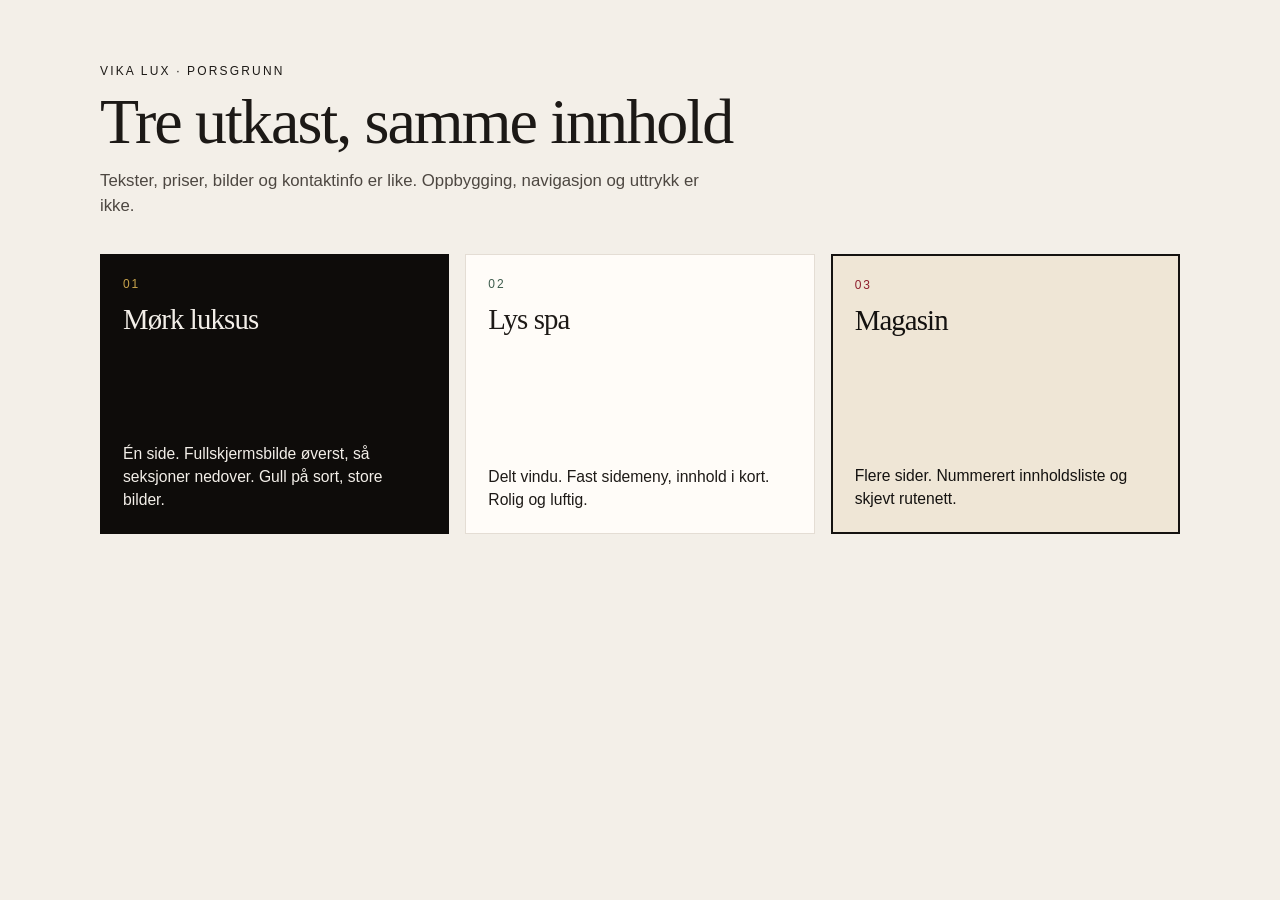
==== commit 1c9f128a: "Add three differently structured Vika Lux designs Keep the same copy, prices and contact details, an" ====
--- a/index.html
+++ b/index.html
@@ -3,426 +3,37 @@
 <head>
 <meta charset="UTF-8">
 <meta name="viewport" content="width=device-width, initial-scale=1.0">
-<title>Vika Lux | Skjønnhetsstudio i Porsgrunn</title>
-<meta name="description" content="Vika Lux Skjønnhetsstudio i Porsgrunn — manikyr, pedikyr, SPA-pedikyr, negleforlengelse, bryn og vipper. Storgata 146, 3. etasje.">
-<meta name="theme-color" content="#0a0908">
+<title>Vika Lux — tre utkast</title>
+<meta name="description" content="Tre ulike oppsett av Vika Lux, med samme tekster, priser, bilder og kontaktinfo.">
+<meta name="theme-color" content="#f4f1eb">
 <meta name="referrer" content="strict-origin-when-cross-origin">
-<meta name="robots" content="index, follow">
-<link rel="canonical" href="https://snakkaz.github.io/vikalux/">
-<meta property="og:type" content="website">
-<meta property="og:locale" content="nb_NO">
-<meta property="og:site_name" content="Vika Lux">
-<meta property="og:url" content="https://snakkaz.github.io/vikalux/">
-<meta property="og:title" content="Vika Lux | Skjønnhetsstudio i Porsgrunn">
-<meta property="og:description" content="Manikyr, pedikyr, negleforlengelse, bryn og vipper. Storgata 146, 3. etasje, Porsgrunn.">
-<meta property="og:image" content="https://snakkaz.github.io/vikalux/images/poster.jpg">
-<meta property="og:image:width" content="1021">
-<meta property="og:image:height" content="1016">
-<meta property="og:image:alt" content="Vika Lux skjønnhetsstudio">
-<meta name="twitter:card" content="summary_large_image">
-<meta name="twitter:title" content="Vika Lux | Skjønnhetsstudio i Porsgrunn">
-<meta name="twitter:description" content="Manikyr, pedikyr, negleforlengelse, bryn og vipper. Storgata 146, 3. etasje, Porsgrunn.">
-<meta name="twitter:image" content="https://snakkaz.github.io/vikalux/images/poster.jpg">
-<meta name="twitter:image:alt" content="Vika Lux skjønnhetsstudio">
-<meta http-equiv="Content-Security-Policy" content="default-src 'self'; base-uri 'self'; object-src 'none'; form-action 'none'; script-src 'self'; style-src 'self' https://fonts.googleapis.com; font-src https://fonts.gstatic.com; img-src 'self'; frame-src https://www.openstreetmap.org; connect-src 'none'; upgrade-insecure-requests">
+<meta name="robots" content="noindex, follow">
+<meta http-equiv="Content-Security-Policy" content="default-src 'self'; base-uri 'self'; object-src 'none'; form-action 'none'; script-src 'none'; style-src 'self'; img-src 'self'">
 <link rel="icon" href="favicon.svg" type="image/svg+xml">
-<link rel="apple-touch-icon" href="images/logo-round.jpg">
-<link rel="preconnect" href="https://fonts.googleapis.com">
-<link rel="preconnect" href="https://fonts.gstatic.com" crossorigin>
-<link href="https://fonts.googleapis.com/css2?family=Cormorant+Garamond:wght@300;400&amp;family=Inter:wght@300;500&amp;display=swap" rel="stylesheet">
 <link rel="stylesheet" href="styles.css">
-<script type="application/ld+json">
-{
-  "@context": "https://schema.org",
-  "@type": "BeautySalon",
-  "name": "Vika Lux",
-  "description": "Vika Lux Skjønnhetsstudio i Porsgrunn — manikyr, pedikyr, SPA-pedikyr, negleforlengelse, bryn og vipper.",
-  "url": "https://snakkaz.github.io/vikalux/",
-  "image": "https://snakkaz.github.io/vikalux/images/poster.jpg",
-  "logo": "https://snakkaz.github.io/vikalux/images/logo-round.jpg",
-  "address": {
-    "@type": "PostalAddress",
-    "streetAddress": "Storgata 146, 3. etasje",
-    "postalCode": "3915",
-    "addressLocality": "Porsgrunn",
-    "addressCountry": "NO"
-  },
-  "geo": {
-    "@type": "GeoCoordinates",
-    "latitude": 59.140453,
-    "longitude": 9.654065
-  },
-  "hasMap": "https://www.openstreetmap.org/?mlat=59.140453&mlon=9.654065#map=18/59.140453/9.654065",
-  "sameAs": ["https://www.instagram.com/vikalux_porsgrunn/"],
-  "priceRange": "300–1000 NOK",
-  "currenciesAccepted": "NOK",
-  "areaServed": "Porsgrunn",
-  "inLanguage": "nb"
-}
-</script>
-<script src="script.js" defer></script>
 </head>
 <body>
-
-<a class="skip-link" href="#hovedinnhold">Hopp til innhold</a>
-
-<nav aria-label="Hovedmeny">
-  <button class="nav-backdrop" id="navBackdrop" type="button" tabindex="-1" aria-label="Lukk meny"></button>
-  <a class="nav-logo" href="#top">
-    <img src="images/logo-round.jpg" alt="" width="150" height="150">
-    <span>Vika Lux</span>
-  </a>
-  <ul class="nav-links" id="navLinks">
-    <li><a href="#tjenester">Tjenester</a></li>
-    <li><a href="#priser">Priser</a></li>
-    <li><a href="#galleri">Galleri</a></li>
-    <li><a href="#om">Om studioet</a></li>
-    <li><a href="#kontakt">Kontakt</a></li>
-  </ul>
-  <button class="nav-toggle" id="navToggle" type="button" aria-expanded="false" aria-controls="navLinks" aria-label="Åpne meny">
-    <svg class="icon-menu" viewBox="0 0 24 24" aria-hidden="true" fill="none" stroke="currentColor" stroke-width="1.6" stroke-linecap="round">
-      <path d="M4 7h16M4 12h16M4 17h16"/>
-    </svg>
-    <svg class="icon-close" viewBox="0 0 24 24" aria-hidden="true" fill="none" stroke="currentColor" stroke-width="1.6" stroke-linecap="round">
-      <path d="M6 6l12 12M18 6L6 18"/>
-    </svg>
-  </button>
-</nav>
-
-<header class="hero" id="top">
-  <div class="hero-bg"></div>
-  <div class="hero-inner">
-    <img class="hero-logo" src="images/logo-round.jpg" alt="" width="150" height="150" fetchpriority="high">
-    <h1 class="hero-brand">Vika Lux</h1>
-    <p class="hero-sub">Skjønnhetsstudio</p>
-    <div class="hero-line"></div>
-    <p class="hero-tag">Manikyr, pedikyr, negleforlengelse, bryn og vipper — utført med presisjon i rolige omgivelser midt i Porsgrunn sentrum.</p>
-    <div class="cta-row">
-      <a class="btn btn-solid" href="#kontakt">Bestill time</a>
-      <a class="btn btn-line" href="#priser">Se priser</a>
-    </div>
+<main class="board">
+  <p class="eyebrow">Vika Lux · Porsgrunn</p>
+  <h1>Tre utkast, samme innhold</h1>
+  <p class="lead">Tekster, priser, bilder og kontaktinfo er like. Oppbygging, navigasjon og uttrykk er ikke.</p>
+  <div class="choices">
+    <a class="choice choice-dark" href="design-1/">
+      <span class="num">01</span>
+      <strong>Mørk luksus</strong>
+      <span>Én side. Fullskjermsbilde øverst, så seksjoner nedover. Gull på sort, store bilder.</span>
+    </a>
+    <a class="choice choice-light" href="design-2/">
+      <span class="num">02</span>
+      <strong>Lys spa</strong>
+      <span>Delt vindu. Fast sidemeny, innhold i kort. Rolig og luftig.</span>
+    </a>
+    <a class="choice choice-edit" href="design-3/">
+      <span class="num">03</span>
+      <strong>Magasin</strong>
+      <span>Flere sider. Nummerert innholdsliste og skjevt rutenett.</span>
+    </a>
   </div>
-</header>
-
-<main id="hovedinnhold" tabindex="-1">
-
-<div class="marquee" role="region" aria-label="Bildefremvisning">
-  <button class="marquee-control" id="marqueeToggle" type="button" aria-pressed="false" aria-label="Pause bildeløpet">
-    <svg class="icon-pause" viewBox="0 0 24 24" aria-hidden="true" fill="none" stroke="currentColor" stroke-width="1.6" stroke-linecap="round">
-      <path d="M8 6v12M16 6v12"/>
-    </svg>
-    <svg class="icon-play" viewBox="0 0 24 24" aria-hidden="true" fill="none" stroke="currentColor" stroke-width="1.6" stroke-linejoin="round">
-      <path d="M8 6l10 6-10 6V6z"/>
-    </svg>
-  </button>
-  <div class="marquee-track" id="marqueeTrack">
-    <div class="marquee-set">
-      <img src="images/r1c1.jpg" alt="Manikyr" width="600" height="600">
-      <img src="images/r2c6.jpg" alt="Negleforlengelse" width="600" height="600">
-      <img src="images/r1c4.jpg" alt="Pedikyr" width="600" height="600">
-      <img src="images/r2c3.jpg" alt="Gelé-lakk" width="600" height="600">
-      <img src="images/r1c5.jpg" alt="French manikyr" width="600" height="600">
-      <img src="images/r2c1.jpg" alt="Negler" width="600" height="600">
-      <img src="images/r2c4.jpg" alt="Naturlige negler" width="600" height="600">
-      <img src="images/r1c3.jpg" alt="Mørkerød manikyr" width="600" height="600">
-      <img src="images/r2c2.jpg" alt="Manikyr" width="600" height="600">
-    </div>
-    <div class="marquee-set" aria-hidden="true">
-      <img src="images/r1c1.jpg" alt="" width="600" height="600">
-      <img src="images/r2c6.jpg" alt="" width="600" height="600">
-      <img src="images/r1c4.jpg" alt="" width="600" height="600">
-      <img src="images/r2c3.jpg" alt="" width="600" height="600">
-      <img src="images/r1c5.jpg" alt="" width="600" height="600">
-      <img src="images/r2c1.jpg" alt="" width="600" height="600">
-      <img src="images/r2c4.jpg" alt="" width="600" height="600">
-      <img src="images/r1c3.jpg" alt="" width="600" height="600">
-      <img src="images/r2c2.jpg" alt="" width="600" height="600">
-    </div>
-  </div>
-</div>
-
-<section id="tjenester">
-  <div class="container">
-    <div class="reveal">
-      <p class="label">Behandlinger</p>
-      <h2 class="title">Tjenester</h2>
-      <div class="divider"></div>
-      <p class="text">Et utvalg behandlinger for hender, føtter, bryn og vipper — alt utført med sterile verktøy og kvalitetsprodukter.</p>
-    </div>
-    <div class="services">
-      <article class="service reveal">
-        <div class="service-icon" aria-hidden="true">
-          <svg viewBox="0 0 24 24" fill="none" stroke="currentColor" stroke-width="1.5" stroke-linecap="round" stroke-linejoin="round">
-            <path d="M9 10.2C9 7.8 10.3 6 12 6s3 1.8 3 4.2V16c0 2.2-1.3 3.5-3 3.5S9 18.2 9 16V10.2z"/>
-            <path d="M9 14h6"/>
-          </svg>
-        </div>
-        <h3>Manikyr</h3>
-        <p>Klassisk og maskinmanikyr, med eller uten gelé-lakk. Neglebånd, form og finish tilpasset hendene dine.</p>
-      </article>
-      <article class="service reveal">
-        <div class="service-icon" aria-hidden="true">
-          <svg viewBox="0 0 24 24" fill="none" stroke="currentColor" stroke-width="1.5" stroke-linecap="round" stroke-linejoin="round">
-            <path d="M9.5 11C9.5 7.4 10.6 5 12 5s2.5 2.4 2.5 6V17c0 2-1.1 3.2-2.5 3.2S9.5 19 9.5 17V11z"/>
-            <path d="M9.5 13.5h5"/>
-            <path d="M6.5 8.2h2M15.5 8.2h2"/>
-          </svg>
-        </div>
-        <h3>Negleforlengelse</h3>
-        <p>Forlengelse med gelé i ønsket lengde og form. Holdbart resultat med naturlig uttrykk.</p>
-      </article>
-      <article class="service reveal">
-        <div class="service-icon" aria-hidden="true">
-          <svg viewBox="0 0 24 24" fill="none" stroke="currentColor" stroke-width="1.5" stroke-linecap="round" stroke-linejoin="round">
-            <path d="M12 4.2s2.6 2.8 2.6 4.4a2.6 2.6 0 0 1-5.2 0C9.4 7 12 4.2 12 4.2z"/>
-            <path d="M5.2 15.2c1.3-1.5 3.5-2.3 6.8-2.3s5.5.8 6.8 2.3"/>
-            <path d="M6 18.6c1.5 1.2 3.5 1.8 6 1.8s4.5-.6 6-1.8"/>
-          </svg>
-        </div>
-        <h3>Pedikyr &amp; SPA</h3>
-        <p>Pedikyr med gelé-lakk, eller full SPA-pedikyr med fotbehandling, skrubb og pleiende krem.</p>
-      </article>
-      <article class="service reveal">
-        <div class="service-icon" aria-hidden="true">
-          <svg viewBox="0 0 24 24" fill="none" stroke="currentColor" stroke-width="1.5" stroke-linecap="round" stroke-linejoin="round">
-            <path d="M3 12.5s3.2-4 9-4 9 4 9 4-3.2 4-9 4-9-4-9-4z"/>
-            <circle cx="12" cy="12.5" r="2"/>
-            <path d="M7.2 8.2 8.4 10M12 6.8v2.4M16.8 8.2 15.6 10"/>
-          </svg>
-        </div>
-        <h3>Vippelaminering</h3>
-        <p>Vakre, lange og naturlig løftede vipper som holder i flere uker — uten extensions.</p>
-      </article>
-      <article class="service reveal">
-        <div class="service-icon" aria-hidden="true">
-          <svg viewBox="0 0 24 24" fill="none" stroke="currentColor" stroke-width="1.5" stroke-linecap="round" stroke-linejoin="round">
-            <path d="M3.5 15c1.8-2.2 4.2-4.4 7-4.8 2.8-.4 4.8.9 6.4 2.3 1.2 1 2.5 1.3 3.6.4"/>
-            <path d="M8 17.6c1.5.7 3 .9 4.8.2"/>
-          </svg>
-        </div>
-        <h3>Brynlaminering</h3>
-        <p>Perfekt form, fyldige og velstelte bryn. Forming, farging og laminering etter ansiktsform.</p>
-      </article>
-      <article class="service reveal">
-        <div class="service-icon" aria-hidden="true">
-          <svg viewBox="0 0 24 24" fill="none" stroke="currentColor" stroke-width="1.5" stroke-linecap="round" stroke-linejoin="round">
-            <path d="M9 11c0-2.5 1.1-4.4 2.6-4.4S14.2 8.5 14.2 11V17c0 1.7-1.1 2.8-2.6 2.8S9 18.7 9 17v-6z"/>
-            <path d="M17.2 5.2v3.2M15.6 6.8h3.2"/>
-          </svg>
-        </div>
-        <h3>Design &amp; fransk</h3>
-        <p>Fransk finish, nail art og detaljer — fra diskret og elegant til markert og lekent.</p>
-      </article>
-    </div>
-  </div>
-</section>
-
-<section id="priser">
-  <div class="container">
-    <div class="reveal">
-      <p class="label">Prisliste</p>
-      <h2 class="title">Priser</h2>
-      <div class="divider"></div>
-    </div>
-    <div class="price-grid">
-      <div class="reveal">
-        <div class="price-group">
-          <h3>Manikyr</h3>
-          <dl class="price-list">
-            <div class="price-row"><dt>Klassisk</dt><dd>300,-</dd></div>
-            <div class="price-row"><dt>Maskinmanikyr</dt><dd>350,-</dd></div>
-          </dl>
-        </div>
-        <div class="price-group">
-          <h3>Belegg</h3>
-          <dl class="price-list">
-            <div class="price-row"><dt>Manikyr + gelé-lakk</dt><dd>600,-</dd></div>
-            <div class="price-row"><dt>Manikyr med forsterkning + gelé-lakk</dt><dd>700,-</dd></div>
-            <div class="price-row"><dt>Forlengelse med gelé</dt><dd>800 / 900 / 1000,-</dd></div>
-          </dl>
-        </div>
-        <div class="price-group">
-          <h3>Pedikyr</h3>
-          <dl class="price-list">
-            <div class="price-row"><dt>Pedikyr</dt><dd>400,-</dd></div>
-            <div class="price-row"><dt>Pedikyr + gelé-lakk</dt><dd>700,-</dd></div>
-            <div class="price-row"><dt>SPA-pedikyr <small>(fotbehandling, skrubb, krem)</small></dt><dd>900,-</dd></div>
-          </dl>
-        </div>
-        <div class="price-group">
-          <h3>Ekstra</h3>
-          <dl class="price-list">
-            <div class="price-row"><dt>Fransk / design</dt><dd>100,-</dd></div>
-          </dl>
-        </div>
-        <p class="price-note">Første besøk — 10 % rabatt</p>
-      </div>
-      <div class="price-img reveal">
-        <img src="images/priser.jpg" alt="Prisliste Vika Lux" width="552" height="885" loading="lazy" decoding="async">
-      </div>
-    </div>
-  </div>
-</section>
-
-<section id="galleri">
-  <div class="container">
-    <div class="reveal">
-      <p class="label">Portefølje</p>
-      <h2 class="title">Utvalgte arbeider</h2>
-      <div class="divider"></div>
-      <p class="text">Et lite utvalg fra studioet. Flere arbeider publiseres fortløpende på Instagram.</p>
-    </div>
-    <div class="gallery reveal">
-      <figure><img src="images/r1c1.jpg" alt="Manikyr med gelé-lakk" width="600" height="600" loading="lazy" decoding="async"></figure>
-      <figure><img src="images/r2c6.jpg" alt="French negleforlengelse" width="600" height="600" loading="lazy" decoding="async"></figure>
-      <figure><img src="images/r1c4.jpg" alt="Rød pedikyr" width="600" height="600" loading="lazy" decoding="async"></figure>
-      <figure><img src="images/r2c3.jpg" alt="Sorte negler med design" width="600" height="600" loading="lazy" decoding="async"></figure>
-      <figure><img src="images/r1c5.jpg" alt="Glitter french" width="600" height="600" loading="lazy" decoding="async"></figure>
-      <figure><img src="images/r2c1.jpg" alt="Naturlig manikyr" width="600" height="600" loading="lazy" decoding="async"></figure>
-      <figure><img src="images/r2c4.jpg" alt="Nude negler" width="600" height="600" loading="lazy" decoding="async"></figure>
-      <figure><img src="images/r1c3.jpg" alt="Mørkerød manikyr" width="600" height="600" loading="lazy" decoding="async"></figure>
-      <figure><img src="images/r2c2.jpg" alt="Manikyr nærbilde" width="600" height="600" loading="lazy" decoding="async"></figure>
-    </div>
-    <div class="section-cta">
-      <a class="btn btn-line" href="https://www.instagram.com/vikalux_porsgrunn/" target="_blank" rel="noopener noreferrer">
-        <svg viewBox="0 0 24 24" aria-hidden="true" fill="none" stroke="currentColor" stroke-width="1.6" stroke-linecap="round" stroke-linejoin="round">
-          <rect x="4" y="4" width="16" height="16" rx="4"/>
-          <circle cx="12" cy="12" r="3.4"/>
-          <circle cx="17.2" cy="6.8" r="0.7" fill="currentColor" stroke="none"/>
-        </svg>
-        Se mer på Instagram
-        <span class="sr-only">(åpnes i ny fane)</span>
-      </a>
-    </div>
-  </div>
-</section>
-
-<section id="om">
-  <div class="container about">
-    <div class="reveal">
-      <p class="label">Om studioet</p>
-      <h2 class="title">Vika Lux i Porsgrunn</h2>
-      <div class="divider"></div>
-      <p class="text">Vika Lux er et skjønnhetsstudio i Storgata 146 i Porsgrunn sentrum, spesialisert på negler, bryn og vipper. Her får du god tid, rolige omgivelser og et resultat som er tilpasset deg.</p>
-      <ul>
-        <li>Sterile verktøy og kvalitetsprodukter til hver behandling</li>
-        <li>Individuell tilpasning av form, lengde og farge</li>
-        <li>Sentralt i Porsgrunn, 3. etasje i Storgata 146</li>
-        <li>10 % rabatt på ditt første besøk</li>
-      </ul>
-      <div class="cta-row">
-        <a class="btn btn-solid" href="#kontakt">Bestill time</a>
-      </div>
-    </div>
-    <div class="about-img reveal">
-      <img src="images/poster.jpg" alt="Vika Lux skjønnhetsstudio" width="1021" height="1016" loading="lazy" decoding="async">
-    </div>
-  </div>
-</section>
-
-<section id="kontakt">
-  <div class="container">
-    <div class="reveal">
-      <p class="label">Kontakt</p>
-      <h2 class="title">Bestill time</h2>
-      <div class="divider"></div>
-      <p class="text">Send melding på Instagram for ledige tider, eller stikk innom studioet i Storgata 146.</p>
-    </div>
-    <div class="contact-grid">
-      <div class="reveal">
-        <div class="info-row">
-          <span class="info-icon" aria-hidden="true">
-            <svg viewBox="0 0 24 24" fill="none" stroke="currentColor" stroke-width="1.5" stroke-linecap="round" stroke-linejoin="round">
-              <path d="M12 21s6-5.1 6-10a6 6 0 1 0-12 0c0 4.9 6 10 6 10z"/>
-              <circle cx="12" cy="11" r="1.8"/>
-            </svg>
-          </span>
-          <div>
-            <div class="k">Adresse</div>
-            <div class="v"><a href="https://www.openstreetmap.org/?mlat=59.140453&amp;mlon=9.654065#map=18/59.140453/9.654065" target="_blank" rel="noopener noreferrer">Storgata 146, 3. etasje<br>3915 Porsgrunn<span class="sr-only"> (åpnes i ny fane)</span></a></div>
-          </div>
-        </div>
-        <div class="info-row">
-          <span class="info-icon" aria-hidden="true">
-            <svg viewBox="0 0 24 24" fill="none" stroke="currentColor" stroke-width="1.5" stroke-linecap="round" stroke-linejoin="round">
-              <rect x="4" y="4" width="16" height="16" rx="4"/>
-              <circle cx="12" cy="12" r="3.4"/>
-              <circle cx="17.2" cy="6.8" r="0.7" fill="currentColor" stroke="none"/>
-            </svg>
-          </span>
-          <div>
-            <div class="k">Instagram</div>
-            <div class="v"><a href="https://www.instagram.com/vikalux_porsgrunn/" target="_blank" rel="noopener noreferrer">@vikalux_porsgrunn<span class="sr-only"> (åpnes i ny fane)</span></a></div>
-          </div>
-        </div>
-        <div class="info-row">
-          <span class="info-icon" aria-hidden="true">
-            <svg viewBox="0 0 24 24" fill="none" stroke="currentColor" stroke-width="1.5" stroke-linecap="round" stroke-linejoin="round">
-              <rect x="7" y="3" width="10" height="18" rx="2"/>
-              <path d="M11 18h2"/>
-            </svg>
-          </span>
-          <div>
-            <div class="k">Telefon</div>
-            <div class="v">Legges inn</div>
-          </div>
-        </div>
-        <div class="info-row">
-          <span class="info-icon" aria-hidden="true">
-            <svg viewBox="0 0 24 24" fill="none" stroke="currentColor" stroke-width="1.5" stroke-linecap="round" stroke-linejoin="round">
-              <rect x="3.5" y="5.5" width="17" height="13" rx="1.5"/>
-              <path d="m4 7 8 6 8-6"/>
-            </svg>
-          </span>
-          <div>
-            <div class="k">E-post</div>
-            <div class="v">Legges inn</div>
-          </div>
-        </div>
-        <div class="info-row">
-          <span class="info-icon" aria-hidden="true">
-            <svg viewBox="0 0 24 24" fill="none" stroke="currentColor" stroke-width="1.5" stroke-linecap="round" stroke-linejoin="round">
-              <circle cx="12" cy="12" r="8"/>
-              <path d="M12 8v4.5l3 2"/>
-            </svg>
-          </span>
-          <div>
-            <div class="k">Åpningstider</div>
-            <div class="v">Legges inn</div>
-          </div>
-        </div>
-        <div class="socials">
-          <a class="btn btn-solid" href="https://www.instagram.com/vikalux_porsgrunn/" target="_blank" rel="noopener noreferrer">
-            <svg viewBox="0 0 24 24" aria-hidden="true" fill="none" stroke="currentColor" stroke-width="1.6" stroke-linecap="round" stroke-linejoin="round">
-              <rect x="4" y="4" width="16" height="16" rx="4"/>
-              <circle cx="12" cy="12" r="3.4"/>
-              <circle cx="17.2" cy="6.8" r="0.7" fill="currentColor" stroke="none"/>
-            </svg>
-            Send melding
-            <span class="sr-only">(åpnes i ny fane)</span>
-          </a>
-        </div>
-      </div>
-      <div class="map reveal">
-        <iframe
-          title="Kart — Storgata 146, Porsgrunn"
-          src="https://www.openstreetmap.org/export/embed.html?bbox=9.6471%2C59.1370%2C9.6611%2C59.1440&amp;layer=mapnik&amp;marker=59.140453%2C9.654065"
-          loading="lazy"
-          referrerpolicy="no-referrer"></iframe>
-      </div>
-    </div>
-  </div>
-</section>
-
 </main>
-
-<footer>
-  <div class="container">
-    <img src="images/logo-round.jpg" alt="" width="150" height="150">
-    <p>Vika Lux Skjønnhetsstudio · Storgata 146, 3. etasje · Porsgrunn</p>
-    <p>© <span id="year">2026</span> Vika Lux</p>
-  </div>
-</footer>
-
 </body>
 </html>
--- a/styles.css
+++ b/styles.css
@@ -1,1081 +1,65 @@
 *,
 *::before,
-*::after {
-  margin: 0;
-  padding: 0;
-  box-sizing: border-box;
-}
-
-:root {
-  --bg: #0a0908;
-  --bg-2: #121010;
-  --text: #f3efe9;
-  --muted: #9a938a;
-  --gold: #c9a44c;
-  --gold-light: #e8cf93;
-  --line: rgba(201, 164, 76, 0.18);
-  --nav-offset: 5.25rem;
-}
-
-html {
-  scroll-behavior: smooth;
-  color-scheme: dark;
-  scrollbar-color: #3a342c var(--bg);
-}
+*::after { margin: 0; padding: 0; box-sizing: border-box; }
 
 body {
-  background: var(--bg);
-  color: var(--text);
-  font-family: Inter, "Segoe UI", sans-serif;
-  font-weight: 300;
-  line-height: 1.7;
-  overflow-x: hidden;
-  overflow-x: clip;
+  min-height: 100vh;
+  background: #f3efe8;
+  color: #1c1916;
+  font-family: Georgia, "Times New Roman", serif;
 }
-
-body.nav-open {
-  overflow: hidden;
+.board {
+  width: min(1080px, calc(100% - 40px));
+  margin: 0 auto;
+  padding: 64px 0 80px;
 }
-
-h1, h2, h3 {
-  font-family: "Cormorant Garamond", Georgia, "Times New Roman", serif;
-  font-weight: 400;
-  letter-spacing: 0.01em;
-  text-wrap: balance;
-}
-
-a {
-  color: var(--gold);
-  text-decoration: none;
-}
-
-a:hover {
-  color: var(--gold-light);
-}
-
-img {
-  display: block;
-  max-width: 100%;
-  height: auto;
-}
-
-:focus-visible {
-  outline: 2px solid var(--gold-light);
-  outline-offset: 3px;
-}
-
-.btn-solid:focus-visible {
-  outline-color: #fff;
-}
-
-::selection {
-  background: rgba(201, 164, 76, 0.35);
-  color: #fff;
-}
-
-.sr-only {
-  position: absolute;
-  width: 1px;
-  height: 1px;
-  padding: 0;
-  margin: -1px;
-  overflow: hidden;
-  clip: rect(0, 0, 0, 0);
-  white-space: nowrap;
-  border: 0;
-}
-
-.skip-link {
-  position: absolute;
-  left: 16px;
-  top: 0;
-  z-index: 200;
-  transform: translateY(-140%);
-  background: var(--gold);
-  color: #17120a;
-  padding: 10px 16px;
-  font-size: 0.85rem;
-  font-weight: 500;
-  letter-spacing: 0.04em;
-}
-
-.skip-link:focus {
-  transform: none;
-  top: 12px;
-  color: #17120a;
-}
-
-.container {
-  max-width: 1180px;
-  margin: 0 auto;
-  padding: 0 24px;
-}
-
-section[id] {
-  scroll-margin-top: var(--nav-offset);
-}
-
-/* NAV */
-nav {
-  position: fixed;
-  top: 0;
-  left: 0;
-  right: 0;
-  z-index: 100;
-  display: flex;
-  justify-content: space-between;
-  align-items: center;
-  gap: 16px;
-  padding: 14px max(40px, env(safe-area-inset-right)) 14px max(40px, env(safe-area-inset-left));
-  padding-top: max(14px, env(safe-area-inset-top));
-  background: rgba(10, 9, 8, 0.88);
-  backdrop-filter: blur(14px);
-  -webkit-backdrop-filter: blur(14px);
-  border-bottom: 1px solid var(--line);
-}
-
-.nav-logo {
-  display: flex;
-  align-items: center;
-  gap: 12px;
-  min-width: 0;
-  color: var(--text);
-}
-
-.nav-logo:hover {
-  color: var(--text);
-}
-
-.nav-logo img {
-  height: 42px;
-  width: 42px;
-  border-radius: 50%;
-  object-fit: cover;
-}
-
-.nav-logo span {
-  font-family: "Cormorant Garamond", Georgia, serif;
-  font-size: 1.25rem;
-  letter-spacing: clamp(0.08em, 0.6vw, 0.24em);
-  text-transform: uppercase;
-  white-space: nowrap;
-}
-
-.nav-links {
-  display: flex;
-  gap: 30px;
-  list-style: none;
-}
-
-.nav-links a {
-  color: var(--muted);
-  font-size: 0.74rem;
+.eyebrow {
+  font-family: "Segoe UI", sans-serif;
+  font-size: 0.75rem;
   letter-spacing: 0.18em;
   text-transform: uppercase;
-  padding: 8px 0;
-  transition: color 0.3s;
+  margin-bottom: 12px;
 }
-
-.nav-links a:hover,
-.nav-links a[aria-current="true"] {
-  color: var(--gold);
+h1 {
+  font-size: clamp(2.4rem, 5vw, 4.2rem);
+  font-weight: 500;
+  letter-spacing: -0.03em;
+  line-height: 1;
+  margin-bottom: 14px;
 }
-
-.nav-links a[aria-current="true"] {
-  box-shadow: inset 0 -1px 0 var(--gold);
+.lead {
+  max-width: 38rem;
+  font-family: "Segoe UI", sans-serif;
+  font-size: 1.05rem;
+  line-height: 1.5;
+  color: #4d4741;
+  margin-bottom: 36px;
 }
-
-.nav-backdrop {
-  display: none;
-}
-
-.nav-toggle {
-  display: none;
-  align-items: center;
-  justify-content: center;
-  width: 44px;
-  height: 44px;
-  flex: 0 0 44px;
-  background: none;
-  border: 1px solid transparent;
-  border-radius: 50%;
-  color: var(--text);
-  cursor: pointer;
-}
-
-.nav-toggle svg {
-  width: 22px;
-  height: 22px;
-}
-
-.nav-toggle .icon-close {
-  display: none;
-}
-
-.nav-toggle[aria-expanded="true"] .icon-menu {
-  display: none;
-}
-
-.nav-toggle[aria-expanded="true"] .icon-close {
-  display: block;
-}
-
-/* HERO */
-.hero {
-  position: relative;
-  min-height: 100vh;
-  min-height: 100svh;
-  display: flex;
-  align-items: center;
-  justify-content: center;
-  text-align: center;
-  padding: 140px 24px 90px;
-  overflow: hidden;
-}
-
-.hero-bg {
-  position: absolute;
-  inset: 0;
-  background: url("images/poster.jpg") center 20% / cover no-repeat;
-  opacity: 0.35;
-  filter: saturate(0.9);
-}
-
-.hero::after {
-  content: "";
-  position: absolute;
-  inset: 0;
-  background: radial-gradient(ellipse at center, rgba(10, 9, 8, 0.35) 0%, rgba(10, 9, 8, 0.92) 70%, var(--bg) 100%);
-}
-
-.hero-inner {
-  position: relative;
-  z-index: 2;
+.choices { display: grid; grid-template-columns: repeat(3, 1fr); gap: 16px; }
+.choice {
+  min-height: 280px;
+  padding: 22px;
   display: flex;
   flex-direction: column;
-  align-items: center;
-  max-width: 100%;
+  gap: 12px;
+  text-decoration: none;
+  border: 1px solid transparent;
 }
-
-.hero-logo {
-  width: 132px;
-  height: 132px;
-  border-radius: 50%;
-  object-fit: cover;
-  margin-bottom: 34px;
-  border: 1px solid var(--line);
-  box-shadow: 0 0 60px rgba(201, 164, 76, 0.18);
+.choice:focus-visible { outline: 2px solid #fff; outline-offset: 3px; }
+.choice .num { font-family: "Segoe UI", sans-serif; font-size: 0.75rem; letter-spacing: 0.16em; }
+.choice strong { font-size: 1.8rem; font-weight: 500; letter-spacing: -0.03em; }
+.choice span:last-child { font-family: "Segoe UI", sans-serif; font-size: 0.98rem; line-height: 1.45; margin-top: auto; }
+.choice-dark { background: #0e0c0a; color: #f3efe9; }
+.choice-dark .num { color: #c9a44c; }
+.choice-light { background: #fffcf8; color: #1e1a17; border-color: #e4ddd4; }
+.choice-light .num { color: #3e5c4d; }
+.choice-edit { background: #efe6d6; color: #141210; border: 2px solid #141210; }
+.choice-edit .num { color: #8e1e2d; }
+.choice:hover { transform: translateY(-3px); }
+@media (max-width: 800px) {
+  .choices { grid-template-columns: 1fr; }
+  .choice { min-height: 180px; }
 }
-
-.hero-brand {
-  font-family: "Cormorant Garamond", Georgia, serif;
-  font-weight: 300;
-  font-size: clamp(3.2rem, 11vw, 7.5rem);
-  line-height: 0.95;
-  letter-spacing: 0.06em;
-  color: var(--gold-light);
+@media (prefers-reduced-motion: reduce) {
+  .choice:hover { transform: none; }
 }
-
-@supports ((-webkit-background-clip: text) or (background-clip: text)) {
-  .hero-brand {
-    background: linear-gradient(135deg, #fff 0%, var(--gold-light) 35%, var(--gold) 55%, #fff 100%);
-    -webkit-background-clip: text;
-    background-clip: text;
-    -webkit-text-fill-color: transparent;
-  }
-}
-
-.hero-sub {
-  margin-top: 18px;
-  font-size: 0.78rem;
-  letter-spacing: clamp(0.18em, 2.2vw, 0.42em);
-  text-transform: uppercase;
-  color: var(--gold);
-  max-width: 100%;
-}
-
-.hero-line {
-  width: 70px;
-  height: 1px;
-  background: var(--gold);
-  margin: 34px auto 28px;
-  opacity: 0.6;
-}
-
-.hero-tag {
-  color: #ddd6cc;
-  font-size: clamp(0.95rem, 2vw, 1.1rem);
-  max-width: 540px;
-  letter-spacing: 0.02em;
-  text-wrap: pretty;
-}
-
-.cta-row {
-  display: flex;
-  gap: 16px;
-  flex-wrap: wrap;
-  align-items: center;
-  margin-top: 36px;
-}
-
-.hero .cta-row {
-  justify-content: center;
-  margin-top: 44px;
-}
-
-.btn {
-  display: inline-flex;
-  align-items: center;
-  justify-content: center;
-  gap: 10px;
-  max-width: 100%;
-  min-height: 48px;
-  padding: 14px 34px;
-  font-size: 0.74rem;
-  letter-spacing: 0.16em;
-  text-transform: uppercase;
-  font-weight: 500;
-  text-align: center;
-  border: 1px solid var(--gold);
-  transition: background 0.35s, color 0.35s, border-color 0.35s;
-}
-
-.btn svg {
-  width: 16px;
-  height: 16px;
-  flex: none;
-}
-
-.btn-solid {
-  background: var(--gold);
-  color: #17120a;
-}
-
-.btn-solid:hover {
-  background: var(--gold-light);
-  color: #17120a;
-}
-
-.btn-line {
-  color: var(--gold);
-  background: transparent;
-}
-
-.btn-line:hover {
-  background: rgba(201, 164, 76, 0.1);
-  color: var(--gold-light);
-}
-
-/* MARQUEE */
-.marquee {
-  position: relative;
-  padding: 0 0 10px;
-  overflow: hidden;
-}
-
-.marquee::before,
-.marquee::after {
-  content: "";
-  position: absolute;
-  top: 0;
-  bottom: 0;
-  width: 120px;
-  z-index: 2;
-  pointer-events: none;
-}
-
-.marquee::before {
-  left: 0;
-  background: linear-gradient(to right, var(--bg), transparent);
-}
-
-.marquee::after {
-  right: 0;
-  background: linear-gradient(to left, var(--bg), transparent);
-}
-
-.marquee-track {
-  display: flex;
-  width: max-content;
-  animation: scroll 48s linear infinite;
-}
-
-.marquee-track.is-paused,
-.marquee-track:hover {
-  animation-play-state: paused;
-}
-
-.marquee-set {
-  display: flex;
-}
-
-.marquee-track img {
-  height: 260px;
-  width: 260px;
-  object-fit: cover;
-  margin-right: 10px;
-  flex-shrink: 0;
-  filter: grayscale(15%);
-  transition: filter 0.5s;
-}
-
-.marquee-track img:hover {
-  filter: grayscale(0);
-}
-
-@keyframes scroll {
-  from { transform: translateX(0); }
-  to { transform: translateX(-50%); }
-}
-
-.marquee-control {
-  position: absolute;
-  z-index: 3;
-  top: 12px;
-  right: max(16px, env(safe-area-inset-right));
-  width: 44px;
-  height: 44px;
-  display: grid;
-  place-items: center;
-  border-radius: 50%;
-  border: 1px solid var(--line);
-  background: rgba(10, 9, 8, 0.82);
-  color: var(--gold);
-  cursor: pointer;
-}
-
-.marquee-control svg {
-  width: 16px;
-  height: 16px;
-}
-
-.marquee-control .icon-play {
-  display: none;
-}
-
-.marquee-control[aria-pressed="true"] .icon-pause {
-  display: none;
-}
-
-.marquee-control[aria-pressed="true"] .icon-play {
-  display: block;
-}
-
-/* SECTIONS */
-section {
-  padding: 110px 0;
-  position: relative;
-}
-
-.label {
-  font-size: 0.68rem;
-  letter-spacing: 0.3em;
-  text-transform: uppercase;
-  color: var(--gold);
-  margin-bottom: 14px;
-}
-
-.title {
-  font-size: clamp(2.1rem, 4.5vw, 3.4rem);
-  margin-bottom: 20px;
-  font-weight: 300;
-}
-
-.text {
-  color: var(--muted);
-  max-width: 620px;
-  font-size: 1rem;
-  text-wrap: pretty;
-}
-
-.divider {
-  width: 46px;
-  height: 1px;
-  background: var(--gold);
-  margin: 0 0 46px;
-  opacity: 0.6;
-}
-
-.center {
-  text-align: center;
-}
-
-.center .divider {
-  margin-left: auto;
-  margin-right: auto;
-}
-
-.section-cta {
-  display: flex;
-  justify-content: center;
-  margin-top: 46px;
-}
-
-/* SERVICES */
-.services {
-  display: grid;
-  grid-template-columns: repeat(3, 1fr);
-  gap: 26px;
-  margin-top: 56px;
-}
-
-.service {
-  border: 1px solid var(--line);
-  padding: 36px 32px 40px;
-  background: var(--bg-2);
-  transition: transform 0.4s, border-color 0.4s;
-  position: relative;
-  overflow: hidden;
-}
-
-.service::before {
-  content: "";
-  position: absolute;
-  top: 0;
-  left: 0;
-  width: 0;
-  height: 1px;
-  background: var(--gold);
-  transition: width 0.5s;
-}
-
-.service:hover::before {
-  width: 100%;
-}
-
-.service:hover {
-  transform: translateY(-6px);
-  border-color: rgba(201, 164, 76, 0.4);
-}
-
-.service-icon {
-  width: 46px;
-  height: 46px;
-  margin-bottom: 22px;
-  display: grid;
-  place-items: center;
-  border: 1px solid var(--line);
-  border-radius: 50%;
-  color: var(--gold);
-}
-
-.service-icon svg {
-  width: 22px;
-  height: 22px;
-}
-
-.service h3 {
-  font-size: 1.5rem;
-  margin-bottom: 12px;
-  color: var(--gold-light);
-}
-
-.service p {
-  color: var(--muted);
-  font-size: 0.92rem;
-}
-
-/* PRICES */
-#priser {
-  background: var(--bg-2);
-  border-top: 1px solid var(--line);
-  border-bottom: 1px solid var(--line);
-}
-
-.price-grid {
-  display: grid;
-  grid-template-columns: 1fr 1fr;
-  gap: 58px;
-  margin-top: 50px;
-  align-items: start;
-}
-
-.price-group {
-  margin-bottom: 40px;
-}
-
-.price-group:last-of-type {
-  margin-bottom: 0;
-}
-
-.price-group h3 {
-  font-size: 1.75rem;
-  color: var(--gold-light);
-  margin-bottom: 18px;
-  font-weight: 400;
-}
-
-.price-list {
-  margin: 0;
-}
-
-.price-row {
-  display: flex;
-  align-items: baseline;
-  justify-content: space-between;
-  gap: 12px;
-  padding: 9px 0;
-  border-bottom: 1px dotted rgba(255, 255, 255, 0.08);
-  background-image: radial-gradient(circle, rgba(201, 164, 76, 0.55) 0.7px, transparent 0.85px);
-  background-size: 8px 8px;
-  background-repeat: repeat-x;
-  background-position: left 0.72em;
-}
-
-.price-row dt {
-  flex: 1 1 auto;
-  min-width: 0;
-  color: #ded8ce;
-  font-size: 0.95rem;
-  font-weight: 300;
-  background: var(--bg-2);
-  padding-right: 8px;
-}
-
-.price-row small {
-  color: var(--muted);
-  font-size: 0.8rem;
-}
-
-.price-row dd {
-  margin: 0;
-  color: var(--gold);
-  font-weight: 500;
-  white-space: nowrap;
-  font-size: 1rem;
-  background: var(--bg-2);
-  padding-left: 8px;
-}
-
-.price-note {
-  margin-top: 28px;
-  padding: 20px 24px;
-  border: 1px solid var(--line);
-  text-align: center;
-  font-size: 0.8rem;
-  letter-spacing: 0.16em;
-  text-transform: uppercase;
-  color: var(--gold);
-  line-height: 1.6;
-}
-
-.price-img img {
-  width: 100%;
-  height: auto;
-  border: 1px solid var(--line);
-}
-
-/* GALLERY */
-.gallery {
-  display: grid;
-  grid-template-columns: repeat(3, 1fr);
-  gap: 14px;
-  margin-top: 52px;
-}
-
-.gallery figure {
-  overflow: hidden;
-  aspect-ratio: 1;
-  border: 1px solid var(--line);
-  background: #000;
-  margin: 0;
-}
-
-.gallery img {
-  width: 100%;
-  height: 100%;
-  object-fit: cover;
-  transition: transform 0.7s ease;
-}
-
-.gallery figure:hover img {
-  transform: scale(1.08);
-}
-
-/* ABOUT */
-.about {
-  display: grid;
-  grid-template-columns: 1fr 1fr;
-  gap: 72px;
-  align-items: center;
-}
-
-.about-img {
-  border: 1px solid var(--line);
-  overflow: hidden;
-}
-
-.about-img img {
-  width: 100%;
-  height: auto;
-  object-fit: cover;
-}
-
-.about ul {
-  list-style: none;
-  margin-top: 28px;
-}
-
-.about li {
-  color: var(--muted);
-  padding: 9px 0 9px 26px;
-  position: relative;
-  font-size: 0.95rem;
-}
-
-.about li::before {
-  content: "";
-  position: absolute;
-  left: 0;
-  top: 19px;
-  width: 12px;
-  height: 1px;
-  background: var(--gold);
-}
-
-/* CONTACT */
-#kontakt {
-  background: var(--bg-2);
-  border-top: 1px solid var(--line);
-}
-
-.contact-grid {
-  display: grid;
-  grid-template-columns: 1fr 1fr;
-  gap: 64px;
-  margin-top: 50px;
-}
-
-.info-row {
-  display: grid;
-  grid-template-columns: 28px 1fr;
-  column-gap: 12px;
-  margin-bottom: 26px;
-}
-
-.info-icon {
-  color: var(--gold);
-  margin-top: 2px;
-}
-
-.info-icon svg {
-  width: 18px;
-  height: 18px;
-}
-
-.info-row .k {
-  font-size: 0.66rem;
-  letter-spacing: 0.26em;
-  text-transform: uppercase;
-  color: var(--gold);
-  margin-bottom: 5px;
-}
-
-.info-row .v {
-  color: #ded8ce;
-  font-size: 1.02rem;
-}
-
-.info-row .v a {
-  text-decoration: underline;
-  text-underline-offset: 0.18em;
-}
-
-.map {
-  border: 1px solid var(--line);
-  height: 100%;
-  min-height: 340px;
-  background: var(--bg);
-}
-
-.map iframe {
-  width: 100%;
-  height: 100%;
-  min-height: 340px;
-  border: 0;
-  filter: grayscale(1) invert(0.92) contrast(0.85);
-}
-
-.socials {
-  display: flex;
-  gap: 14px;
-  margin-top: 34px;
-  flex-wrap: wrap;
-}
-
-/* FOOTER */
-footer {
-  padding: 42px 0 max(42px, env(safe-area-inset-bottom));
-  border-top: 1px solid var(--line);
-  text-align: center;
-}
-
-footer img {
-  width: 60px;
-  height: 60px;
-  border-radius: 50%;
-  margin: 0 auto 18px;
-  object-fit: cover;
-  opacity: 0.85;
-}
-
-footer p {
-  font-size: 0.76rem;
-  color: var(--muted);
-  letter-spacing: 0.08em;
-}
-
-footer p + p {
-  margin-top: 8px;
-}
-
-/* Reveal only after JS is confirmed. Without the class, content stays visible. */
-.js .reveal {
-  opacity: 0;
-  transform: translateY(28px);
-  transition: opacity 0.9s ease, transform 0.9s ease;
-}
-
-.js .reveal.is-in {
-  opacity: 1;
-  transform: none;
-}
-
-@media (max-width: 980px) {
-  .services {
-    grid-template-columns: 1fr 1fr;
-  }
-
-  .price-grid,
-  .about,
-  .contact-grid {
-    grid-template-columns: 1fr;
-    gap: 44px;
-  }
-
-  .gallery {
-    grid-template-columns: repeat(2, 1fr);
-  }
-}
-
-@media (max-width: 768px) {
-  nav {
-    padding-left: max(16px, env(safe-area-inset-left));
-    padding-right: max(12px, env(safe-area-inset-right));
-  }
-
-  .nav-links {
-    display: none;
-  }
-
-  .nav-logo,
-  .nav-links,
-  .nav-toggle {
-    position: relative;
-    z-index: 2;
-  }
-
-  body.nav-open .nav-backdrop {
-    display: block;
-    position: absolute;
-    top: 100%;
-    left: 0;
-    right: 0;
-    height: 100vh;
-    height: 100dvh;
-    z-index: 1;
-    border: 0;
-    padding: 0;
-    background: rgba(0, 0, 0, 0.5);
-    cursor: pointer;
-  }
-
-  .nav-links.is-open {
-    display: flex;
-    flex-direction: column;
-    gap: 0;
-    position: absolute;
-    top: 100%;
-    left: 0;
-    right: 0;
-    z-index: 2;
-    background: rgba(10, 9, 8, 0.97);
-    border-bottom: 1px solid var(--line);
-    padding-bottom: max(8px, env(safe-area-inset-bottom));
-  }
-
-  .nav-links.is-open a {
-    display: block;
-    padding: 16px 24px;
-    border-top: 1px solid rgba(255, 255, 255, 0.05);
-  }
-
-  .nav-toggle {
-    display: flex;
-  }
-
-  section {
-    padding: 76px 0;
-  }
-
-  .marquee-track img {
-    height: 185px;
-    width: 185px;
-  }
-
-  .marquee::before,
-  .marquee::after {
-    width: 48px;
-  }
-}
-
-@media (max-width: 640px) {
-  .services {
-    grid-template-columns: 1fr;
-  }
-
-  .container {
-    padding: 0 20px;
-  }
-
-  .hero {
-    padding: 120px 20px 72px;
-  }
-
-  .hero-logo {
-    width: 104px;
-    height: 104px;
-    margin-bottom: 28px;
-  }
-
-  .service {
-    padding: 32px 24px;
-  }
-
-  .btn {
-    padding: 14px 22px;
-    letter-spacing: 0.12em;
-  }
-
-  .price-note {
-    letter-spacing: 0.1em;
-    padding: 16px 14px;
-  }
-}
-
-@media (prefers-reduced-motion: reduce) {
-  html {
-    scroll-behavior: auto;
-  }
-
-  .js .reveal,
-  .js .reveal.is-in {
-    opacity: 1;
-    transform: none;
-    transition: none;
-  }
-
-  .marquee-track,
-  .marquee-track.is-paused {
-    animation: none;
-  }
-
-  .marquee-control {
-    display: none;
-  }
-
-  .service,
-  .service::before,
-  .gallery img,
-  .marquee-track img,
-  .btn {
-    transition: none;
-  }
-
-  .service:hover,
-  .gallery figure:hover img {
-    transform: none;
-  }
-}
-
-@media (prefers-contrast: more) {
-  :root {
-    --muted: #d2cbc3;
-    --line: rgba(232, 207, 147, 0.55);
-  }
-}
-
-@media print {
-  nav,
-  .skip-link,
-  .marquee,
-  .cta-row,
-  .section-cta,
-  .socials,
-  .map,
-  .service-icon,
-  .info-icon {
-    display: none !important;
-  }
-
-  body,
-  #priser,
-  #kontakt,
-  .service {
-    background: #fff;
-    color: #111;
-  }
-
-  .hero {
-    min-height: 0;
-    padding: 0 0 24px;
-  }
-
-  .hero-bg,
-  .hero::after {
-    display: none;
-  }
-
-  .hero-brand {
-    background: none;
-    -webkit-text-fill-color: #111;
-    color: #111;
-  }
-
-  .label,
-  .service h3,
-  .price-group h3,
-  .price-row dd,
-  .price-note,
-  .info-row .k,
-  a {
-    color: #111;
-  }
-
-  .text,
-  .service p,
-  .about li,
-  .info-row .v,
-  footer p {
-    color: #333;
-  }
-
-  section {
-    padding: 28px 0;
-  }
-
-  .price-grid,
-  .about,
-  .contact-grid,
-  .services,
-  .gallery {
-    display: block;
-  }
-
-  .service,
-  .gallery figure,
-  .price-img {
-    break-inside: avoid;
-    margin-bottom: 16px;
-  }
-}
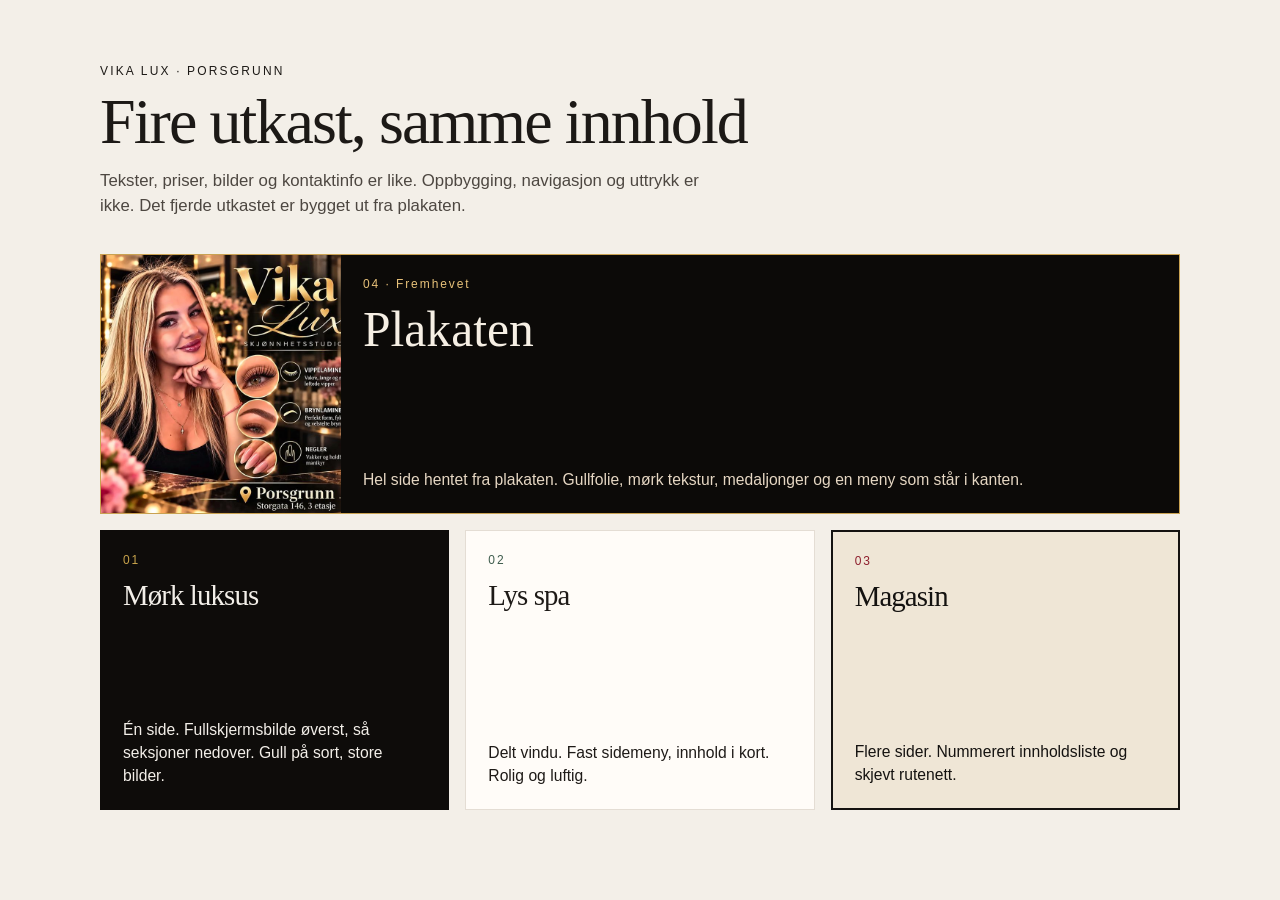
==== commit e0b9b12f: "Add a poster-led Vika Lux design and replace the favicon Design 4 is built from the studio poster, g" ====
--- a/index.html
+++ b/index.html
@@ -3,20 +3,30 @@
 <head>
 <meta charset="UTF-8">
 <meta name="viewport" content="width=device-width, initial-scale=1.0">
-<title>Vika Lux — tre utkast</title>
-<meta name="description" content="Tre ulike oppsett av Vika Lux, med samme tekster, priser, bilder og kontaktinfo.">
-<meta name="theme-color" content="#f4f1eb">
+<title>Vika Lux — fire utkast</title>
+<meta name="description" content="Fire ulike oppsett av Vika Lux, med samme tekster, priser, bilder og kontaktinfo. Plakaten er fremhevet.">
+<meta name="theme-color" content="#0c0a08">
 <meta name="referrer" content="strict-origin-when-cross-origin">
 <meta name="robots" content="noindex, follow">
 <meta http-equiv="Content-Security-Policy" content="default-src 'self'; base-uri 'self'; object-src 'none'; form-action 'none'; script-src 'none'; style-src 'self'; img-src 'self'">
-<link rel="icon" href="favicon.svg" type="image/svg+xml">
+<link rel="icon" href="favicon.ico" sizes="any">
+<link rel="icon" href="favicon-192.png" type="image/png" sizes="192x192">
+<link rel="apple-touch-icon" href="apple-touch-icon.png">
 <link rel="stylesheet" href="styles.css">
 </head>
 <body>
 <main class="board">
   <p class="eyebrow">Vika Lux · Porsgrunn</p>
-  <h1>Tre utkast, samme innhold</h1>
-  <p class="lead">Tekster, priser, bilder og kontaktinfo er like. Oppbygging, navigasjon og uttrykk er ikke.</p>
+  <h1>Fire utkast, samme innhold</h1>
+  <p class="lead">Tekster, priser, bilder og kontaktinfo er like. Oppbygging, navigasjon og uttrykk er ikke. Det fjerde utkastet er bygget ut fra plakaten.</p>
+  <a class="feature" href="design-4/">
+    <img src="images/brand/poster-thumb.jpg" alt="" width="720" height="702">
+    <div>
+      <span class="num">04 · Fremhevet</span>
+      <strong>Plakaten</strong>
+      <span>Hel side hentet fra plakaten. Gullfolie, mørk tekstur, medaljonger og en meny som står i kanten.</span>
+    </div>
+  </a>
   <div class="choices">
     <a class="choice choice-dark" href="design-1/">
       <span class="num">01</span>
--- a/styles.css
+++ b/styles.css
@@ -35,6 +35,25 @@
   color: #4d4741;
   margin-bottom: 36px;
 }
+.feature {
+  display: grid;
+  grid-template-columns: 240px 1fr;
+  gap: 22px;
+  align-items: stretch;
+  min-height: 260px;
+  margin-bottom: 16px;
+  background: #0c0a08;
+  color: #f6efe4;
+  text-decoration: none;
+  border: 1px solid #c9a252;
+}
+.feature img { width: 100%; height: 100%; object-fit: cover; object-position: 18% center; }
+.feature div { padding: 22px 22px 22px 0; display: flex; flex-direction: column; gap: 10px; }
+.feature .num { color: #e8c27a; font-family: "Segoe UI", sans-serif; font-size: 0.75rem; letter-spacing: 0.16em; }
+.feature strong { font-size: clamp(2rem, 4vw, 3.1rem); font-weight: 500; }
+.feature span:last-child { margin-top: auto; color: #e6d7c3; font-family: "Segoe UI", sans-serif; font-size: 0.98rem; line-height: 1.45; }
+.feature:hover { transform: translateY(-3px); }
+.feature:focus-visible { outline: 2px solid #e8c27a; outline-offset: 3px; }
 .choices { display: grid; grid-template-columns: repeat(3, 1fr); gap: 16px; }
 .choice {
   min-height: 280px;
@@ -57,9 +76,12 @@
 .choice-edit .num { color: #8e1e2d; }
 .choice:hover { transform: translateY(-3px); }
 @media (max-width: 800px) {
+  .feature { grid-template-columns: 1fr; min-height: 0; }
+  .feature img { height: 210px; }
+  .feature div { padding: 4px 18px 18px; }
   .choices { grid-template-columns: 1fr; }
   .choice { min-height: 180px; }
 }
 @media (prefers-reduced-motion: reduce) {
-  .choice:hover { transform: none; }
+  .choice:hover, .feature:hover { transform: none; }
 }
